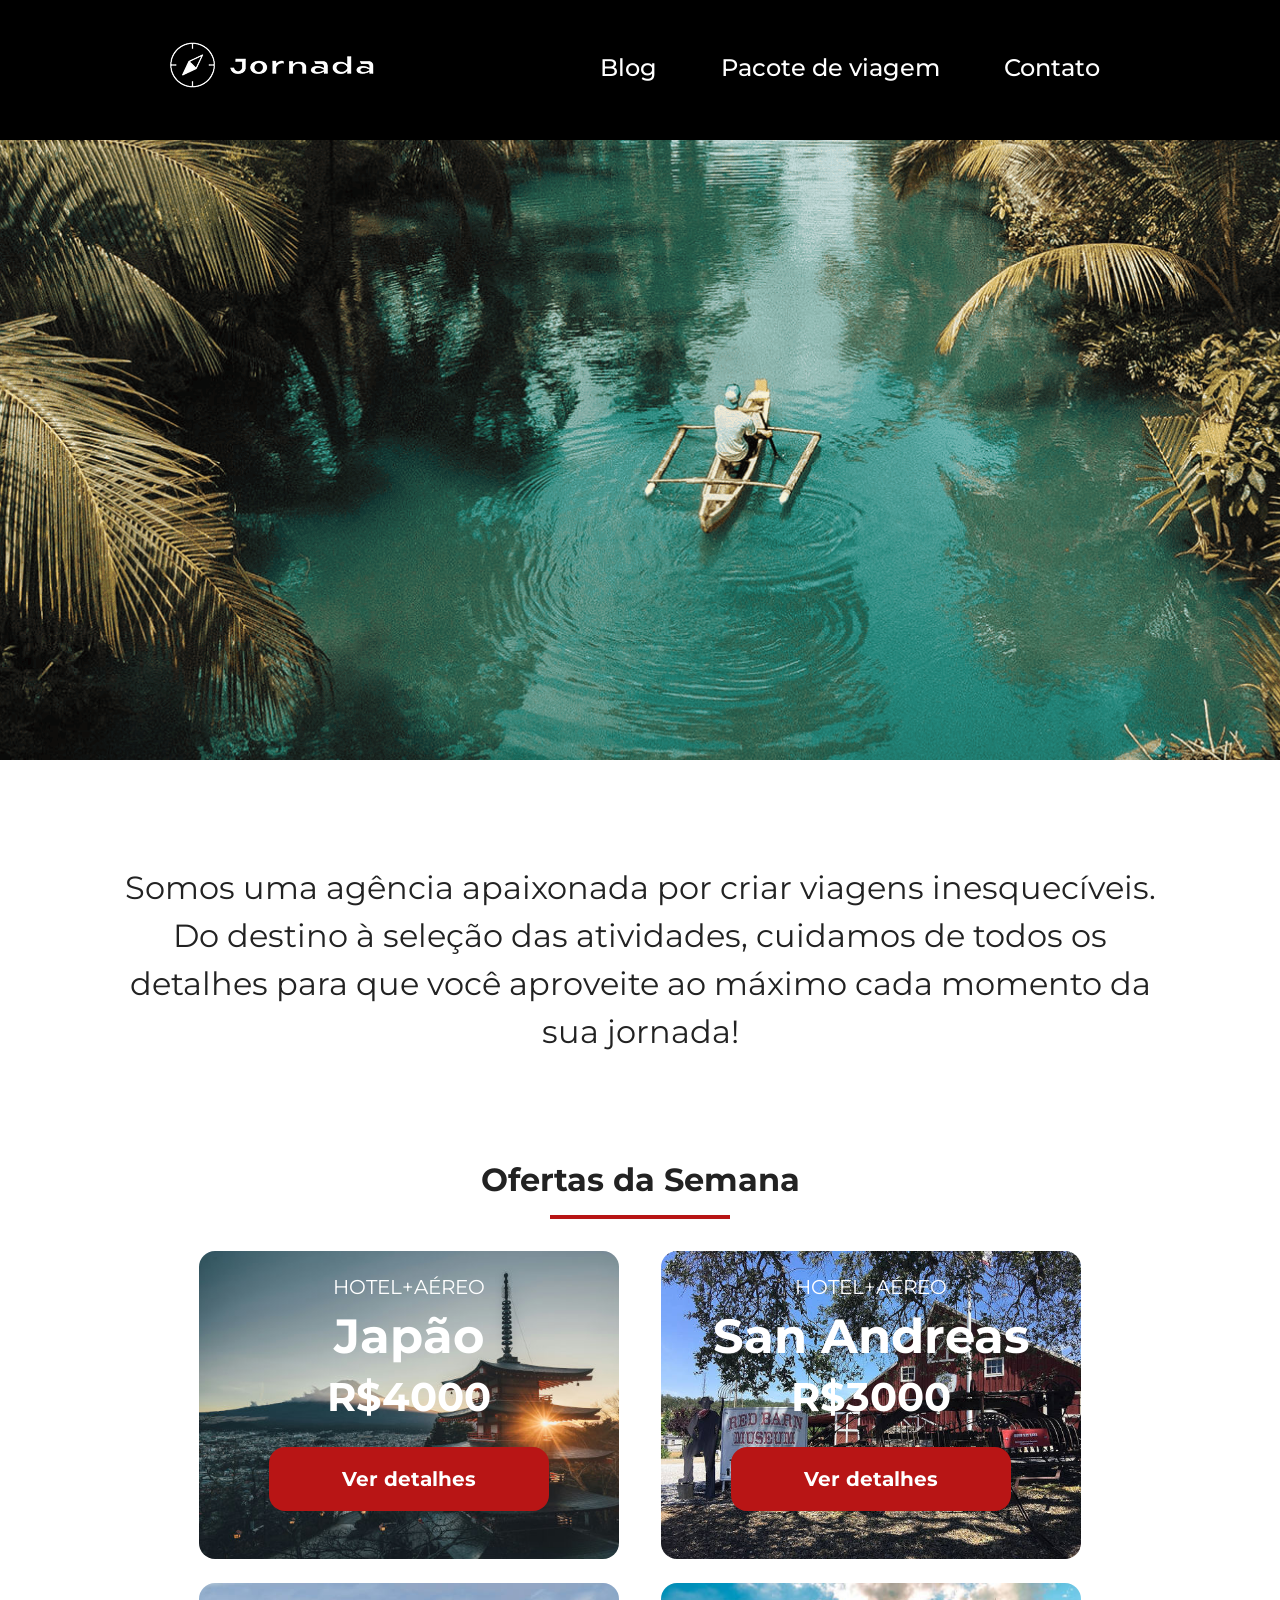
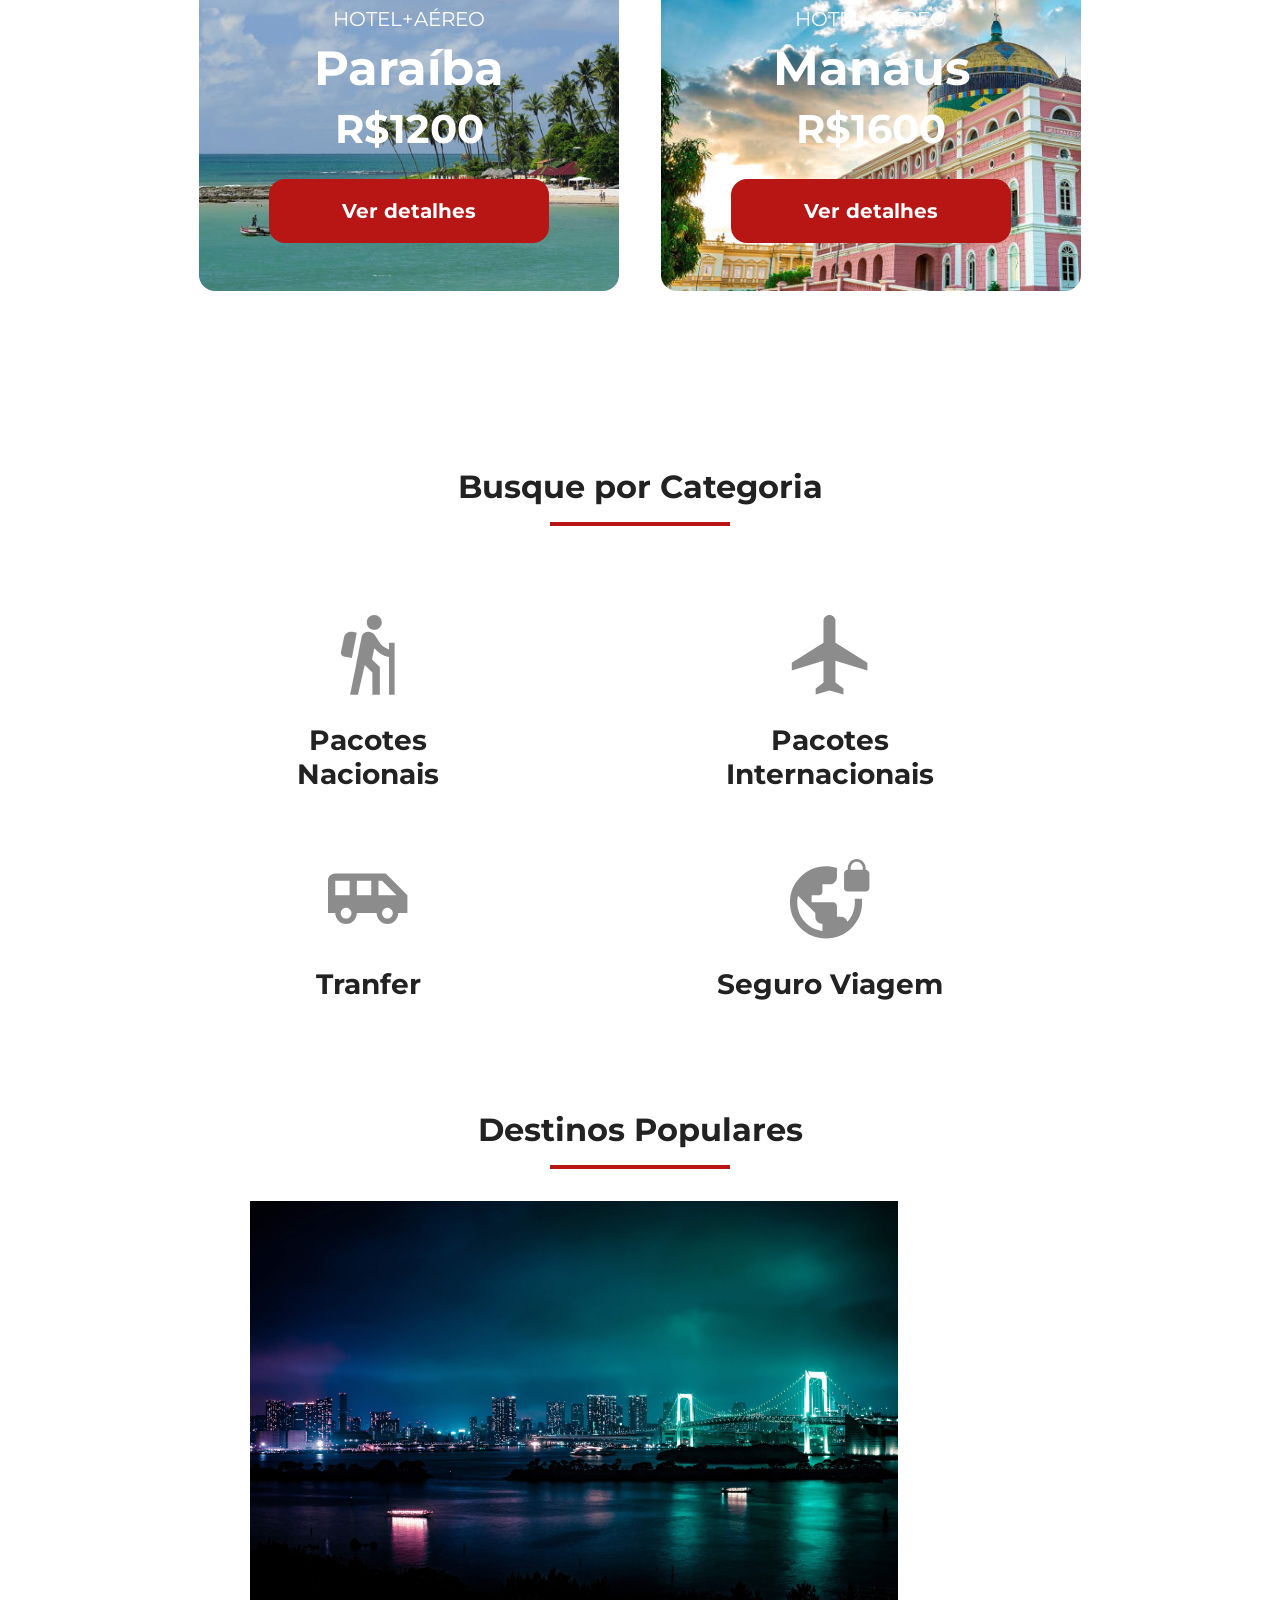
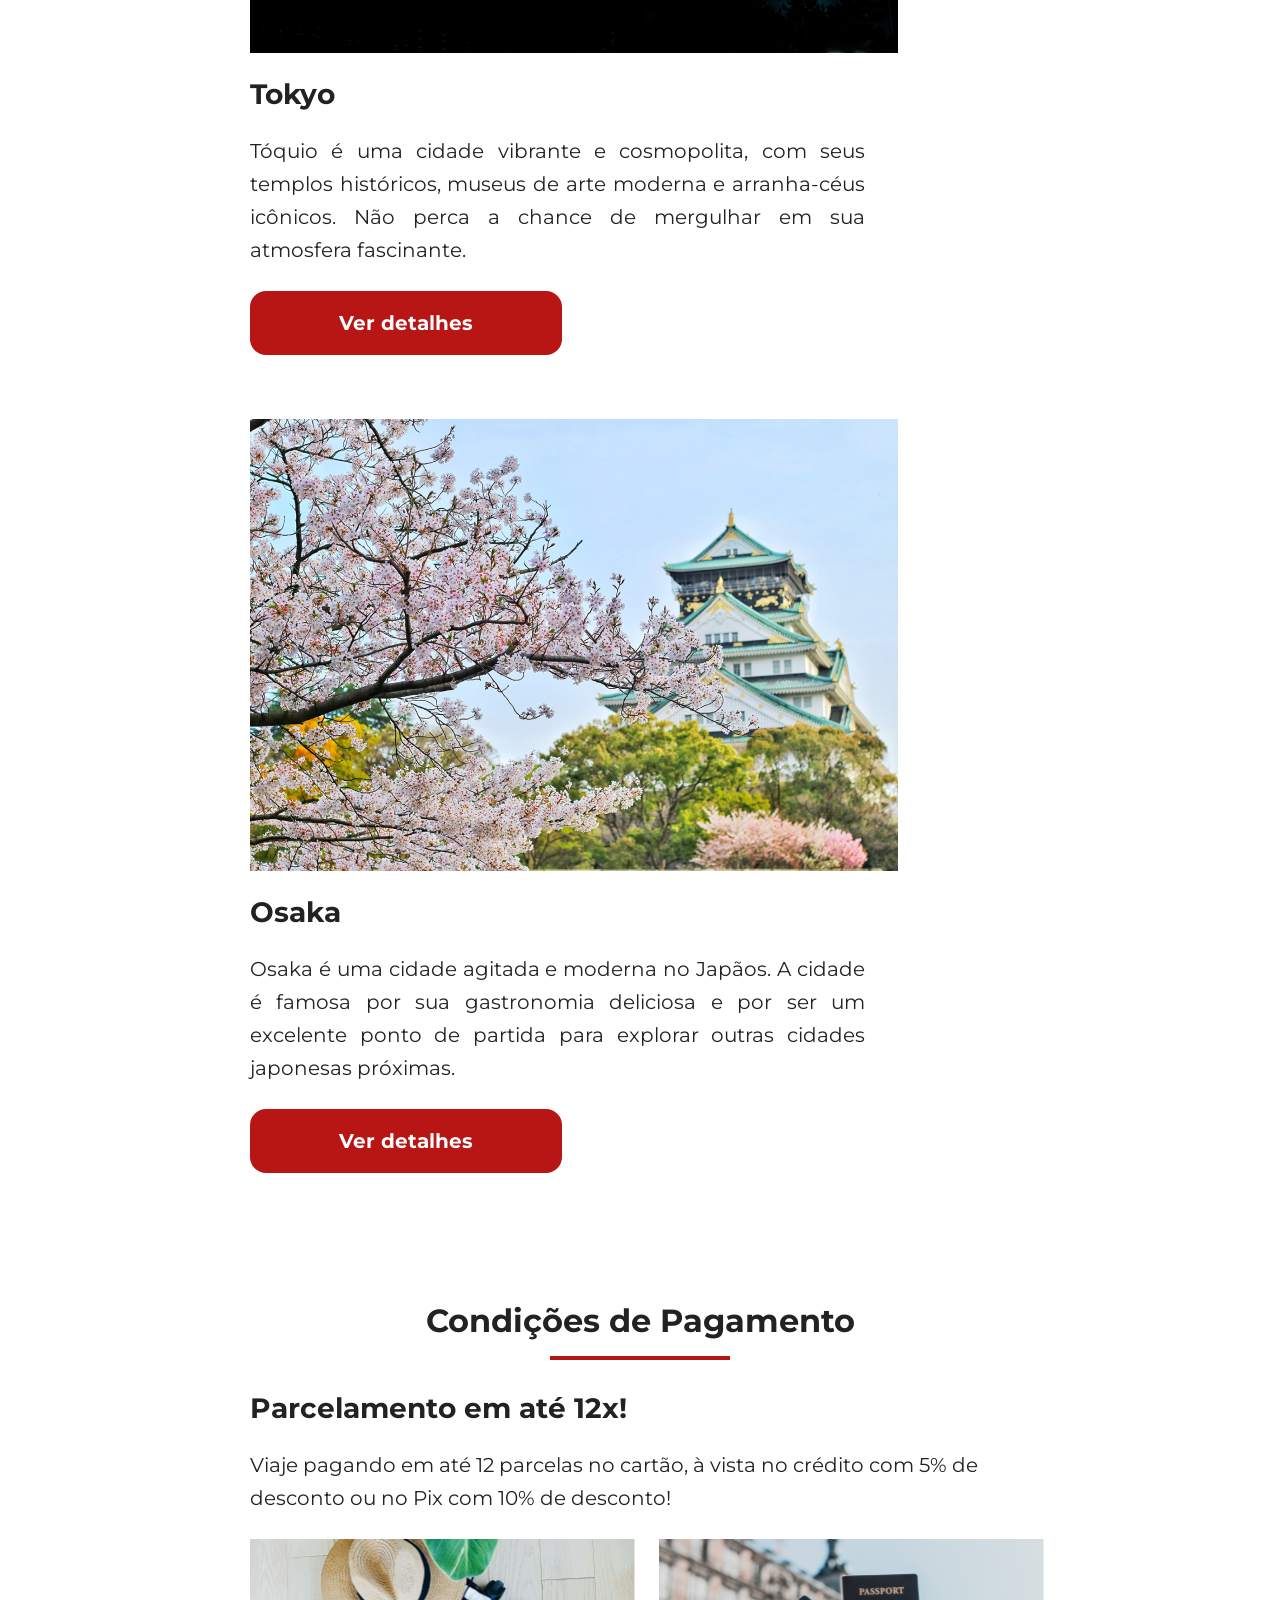
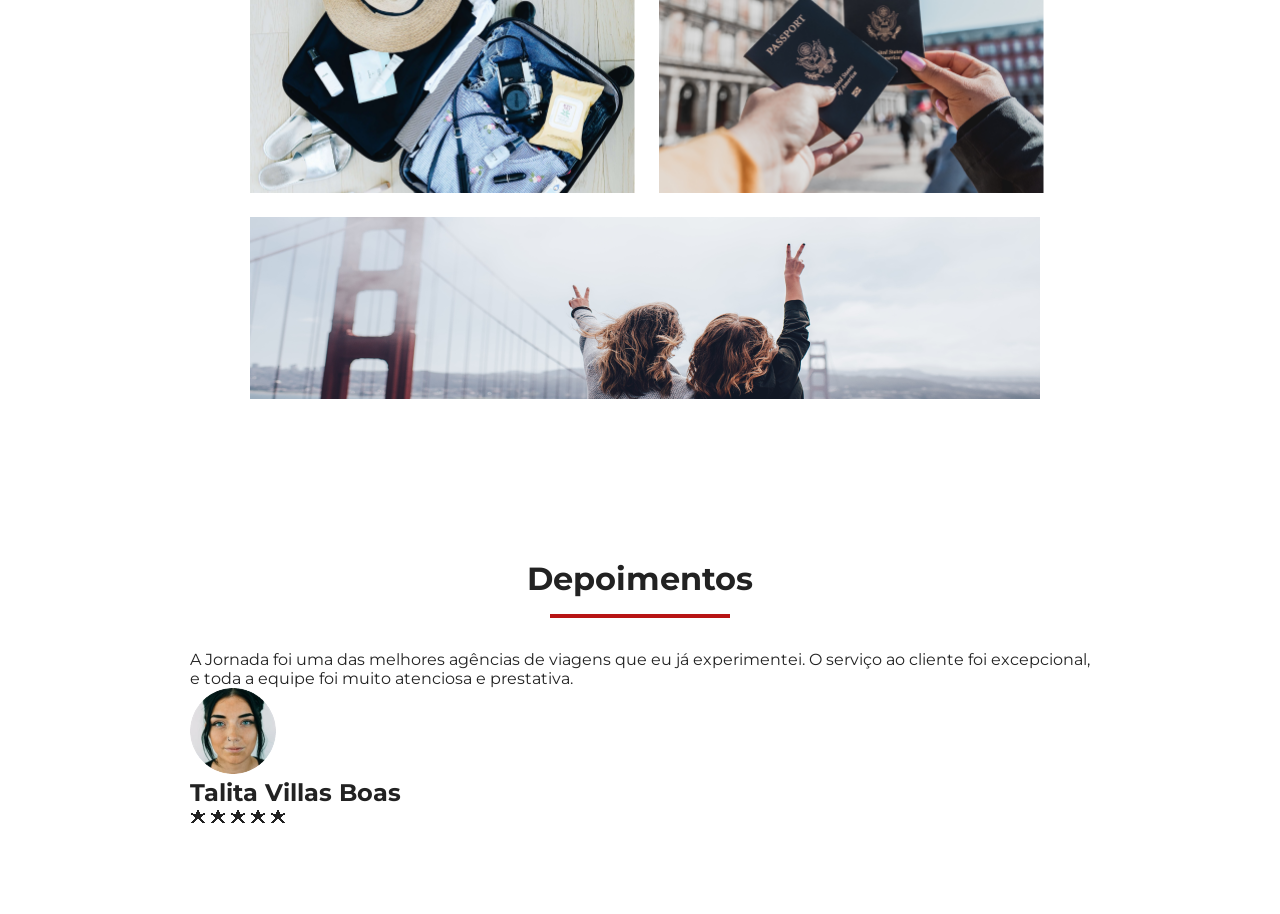
==== index.html @ ac61c6a6 "adiciona feat-testimonials" ====
<!DOCTYPE html>
<html lang="pt-br">

<head>
    <meta charset="UTF-8">
    <meta name="viewport" content="width=device-width, initial-scale=1.0">
    <link rel="stylesheet" href="./css/style.css">
    <title>Painel Viagens</title>
</head>

<body>
    <header>
        <a class='logo' href="index.html">
            <img class="img_mobile" src="img/logo_bussola_branca.png"
                alt="Bussola logo do site Painel de viagens na cor branca">
            <img class='img_desktop' src="img/logoo_bussola_branca_grande.png"
                alt="Bussola logo do site Painel de viagens na cor branca com o nome e imagem da bussola em branco">
        </a>
        <div class="menu">
            <label for="menu">
                <img src="img/menu.png" alt="O menu em 3 barras deitadas na cor branca ">
            </label>
            <input type="checkbox" id="menu" hidden>
            <nav>
                <ul class="listLinks">
                    <li>
                        <a href="blog.html" title="acessar Blog">Blog</a>
                    </li>
                    <li>
                        <a href="pacotes.html" title="acessar Pacotes de viagem">Pacote de viagem</a>
                    </li>
                    <li>
                        <a href="contato.html" title="acessar Contato">Contato</a>
                    </li>
                </ul>
            </nav>
        </div>
    </header>
    <section class="hero">
        <div class="hero-img"></div>
        <h2>Somos uma agência apaixonada por criar viagens inesquecíveis. Do destino à seleção das atividades, cuidamos
            de todos os detalhes para que você aproveite ao máximo cada momento da sua jornada!</h2>
    </section>
    <section class="offers">
        <div class="section-title">
            <h2>Ofertas da Semana</h2>
            <hr>
        </div>
        <div class="cards-offers">
            <article class="card japao">
                <header>
                    <p>HOTEL+AÉREO</p>
                    <h3>Japão <br>
                        <span>R$4000</span>
                    </h3>
                </header>
                <footer>
                    <a href="#" class="button-link">Ver detalhes</a>
                </footer>
            </article>
            <article class="card san-andreas">
                <header>
                    <p>HOTEL+AÉREO</p>
                    <h3>San Andreas <br>
                        <span>R$3000</span>
                    </h3>
                </header>
                <footer>
                    <a href="#" class="button-link">Ver detalhes</a>
                </footer>
            </article>
            <article class="card paraiba">
                <header>
                    <p>HOTEL+AÉREO</p>
                    <h3>Paraíba<br>
                        <span>R$1200</span>
                    </h3>
                </header>
                <footer>
                    <a href="#" class="button-link">Ver detalhes</a>
                </footer>
            </article>
            <article class="card manaus">
                <header>
                    <p>HOTEL+AÉREO</p>
                    <h3>Manaus<br>
                        <span>R$1600</span>
                    </h3>
                </header>
                <footer>
                    <a href="#" class="button-link">Ver detalhes</a>
                </footer>
            </article>
        </div>
    </section>
    <section class="categories">
        <div class="section-title">
            <h2>Busque por Categoria</h2>
            <hr>
        </div>
        <div class="cards-categories">
            <article class="categoria pcts-nacionais">
                <a href="#" target="_blank">
                    <img src="css/icons/icone-pacotes-nacionais.svg"
                        alt="icone de uma pessoa com uma mochila e uma estaca na mão praticando trilha na cor cinza">
                    <h4>Pacotes Nacionais</h4>
                </a>
            </article>
            <article class="categoria pcts-internacionais">
                <a href="#" target="_blank">
                    <img src="css/icons/icone-pacotes-internacionais.svg" alt="Icone de um avião na cor cinza">
                    <h4>Pacotes Internacionais</h4>
                </a>
            </article>
            <article class="categoria card-transfer">
                <a href="#" target="_blank">
                    <img src="css/icons/icone-transfer.svg"
                        alt="Icone de um carro, similiar a um carro forte de cor cinza">
                    <h4>Tranfer</h4>
                </a>
            </article>
            <article class="categoria card-seguro-viagem">
                <a href="#" target="_blank">
                    <img src="css/icons/icone-seguro-viagem.svg"
                        alt="Icone do planeta Terra com um pequeno cadeado do lado superior direito, ambos na cor cinza">
                    <h4>Seguro Viagem</h4>
                </a>
            </article>
        </div>
    </section>
    <section class="destinations">
        <div class="section-title">
            <h2>Destinos Populares</h2>
            <hr>
        </div>
        <div class="destinations-items">
            <article class="item">
                <header>
                    <div class="img-tokyo"></div>
                    <h4>Tokyo</h4>
                </header>
                    <p>
                        Tóquio é uma cidade vibrante e cosmopolita, com seus templos históricos, museus de arte moderna e
                        arranha-céus icônicos. Não perca a chance de mergulhar em sua atmosfera fascinante.
                    </p>
                <footer>
                    <a href="#" class="button-link">Ver detalhes</a>
                </footer>
            </article>
            <article class="item">
                <header>
                    <div class="img-osaka">
</div>
                    <h4>Osaka</h4>
                </header>
                    <p>
                       Osaka é uma cidade agitada e moderna no Japãos. A cidade é famosa por sua gastronomia deliciosa e por ser um excelente ponto de partida para explorar outras cidades japonesas próximas.
                    </p>
                <footer>
                    <a href="#" class="button-link">Ver detalhes</a>
                </footer>
            </article>
        </div>
    </section>
    <section class="payments">
             <div class="section-title">
                <h2>Condições de Pagamento</h2>
                <hr>
            </div>
        <div class="content-payments">
            <div class="content-text pay">
                <h3>Parcelamento em até 12x!</h3>
                <p>Viaje pagando em até 12 parcelas no cartão, à vista no crédito com 5% de desconto ou no Pix com 10% de desconto!</p>
            </div>
            <div class="image-gallery">
               <div class="image-bag"></div>
               <div class="image-passport"></div>
               <div class="image-people colspan-2"></div>
            </div>
        </div>
    </section>
    <section class="testimonials">
        <div class="section-title">
            <h2>Depoimentos</h2>
            <hr>
        </div>
        <section class="testimonials-container">
            <div class="testimonials-cards">
                <div class="header-testimonials-card">
                    <p>A Jornada foi uma das melhores agências de viagens que eu já experimentei. O serviço ao cliente foi excepcional, e toda a equipe foi muito atenciosa e prestativa.</p>
                </div>
                <div class="footer-testimonials-card">
                     <img src="img/img-talita.png" alt="foto de perfil de Talita">
                    <h2>Talita Villas Boas</h2>
                    <span class="star">🟊</span>
                    <span class="star">🟊</span>
                    <span class="star">🟊</span>
                    <span class="star">🟊</span>
                    <span class="star">🟊</span>
                </div>
            </div>
        </section>
    </section>
</body>
</html>
---- css/style.css ----
@import url(global.css);
@import url(header.css); 
@import url(hero.css);
@import url(offers.css);
@import url(categories.css);
@import url(destinations.css);
@import url(payments.css);
@import url(testimonials.css);
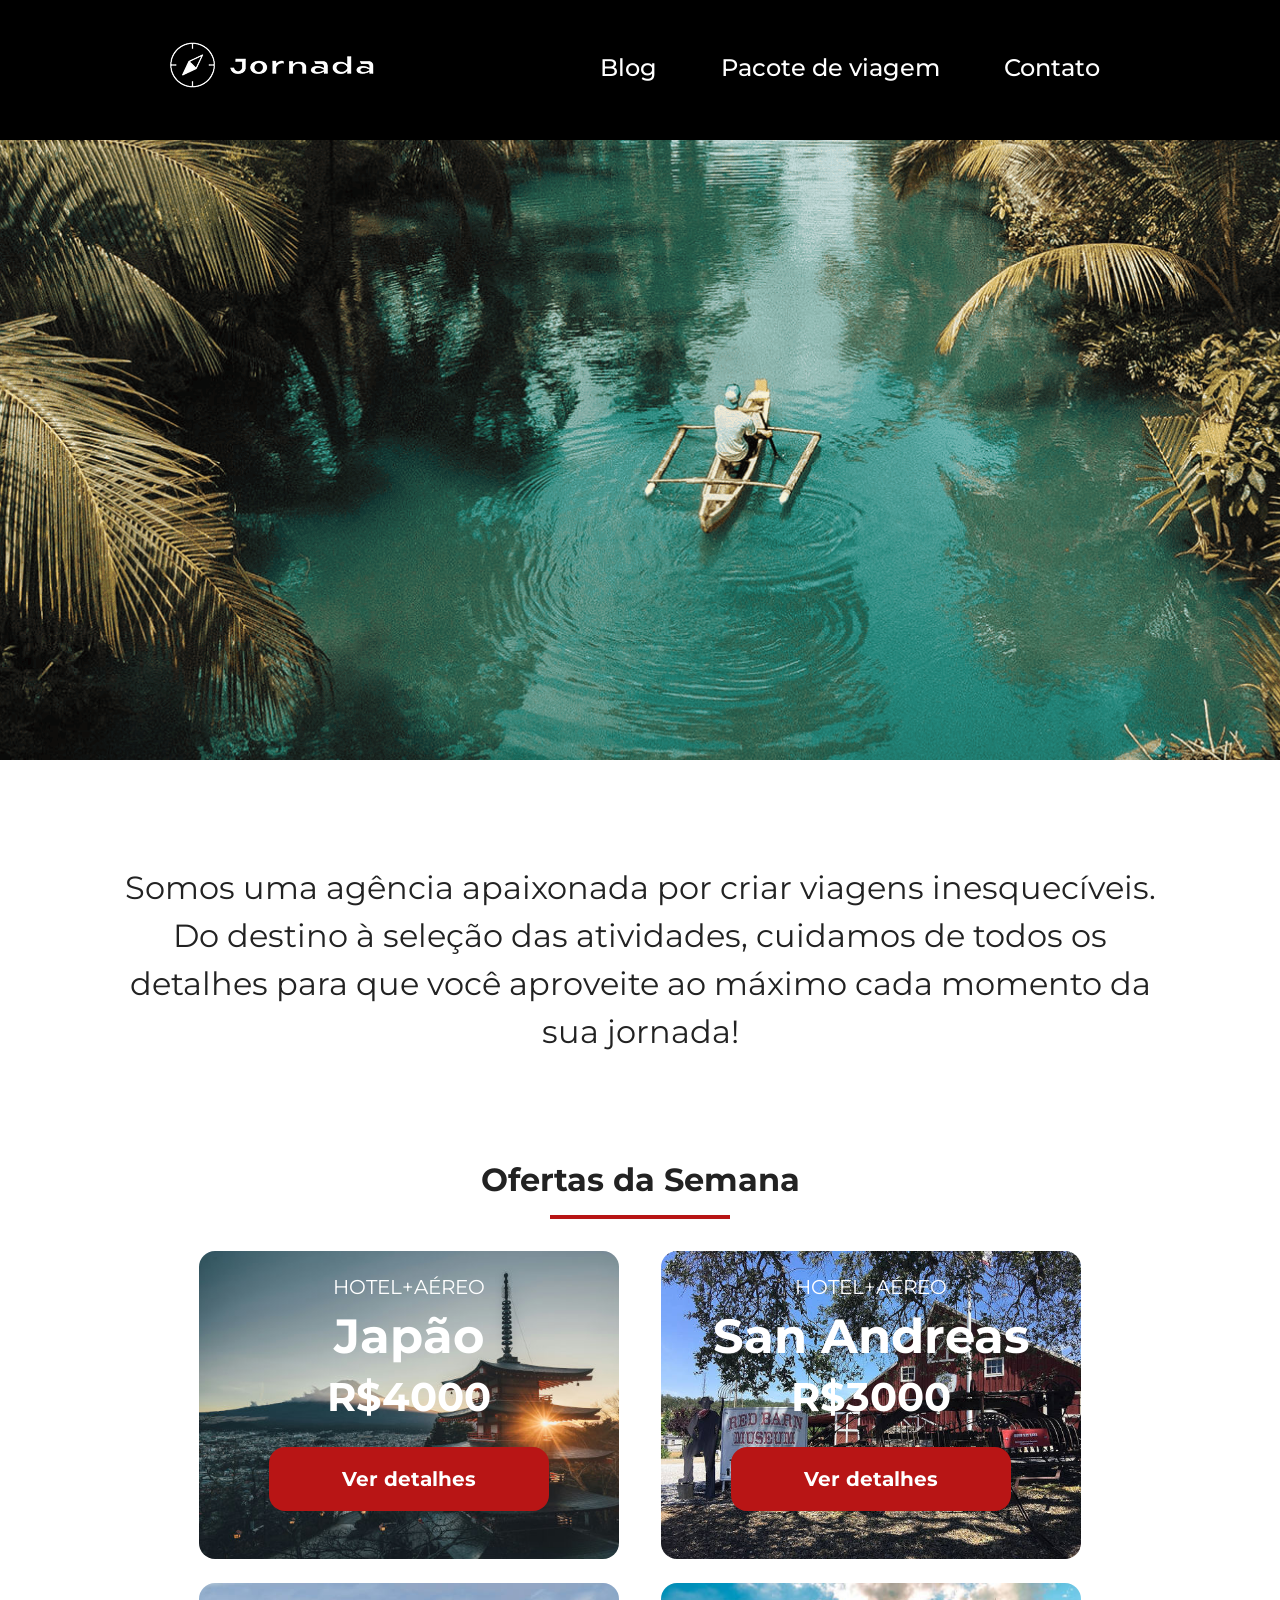
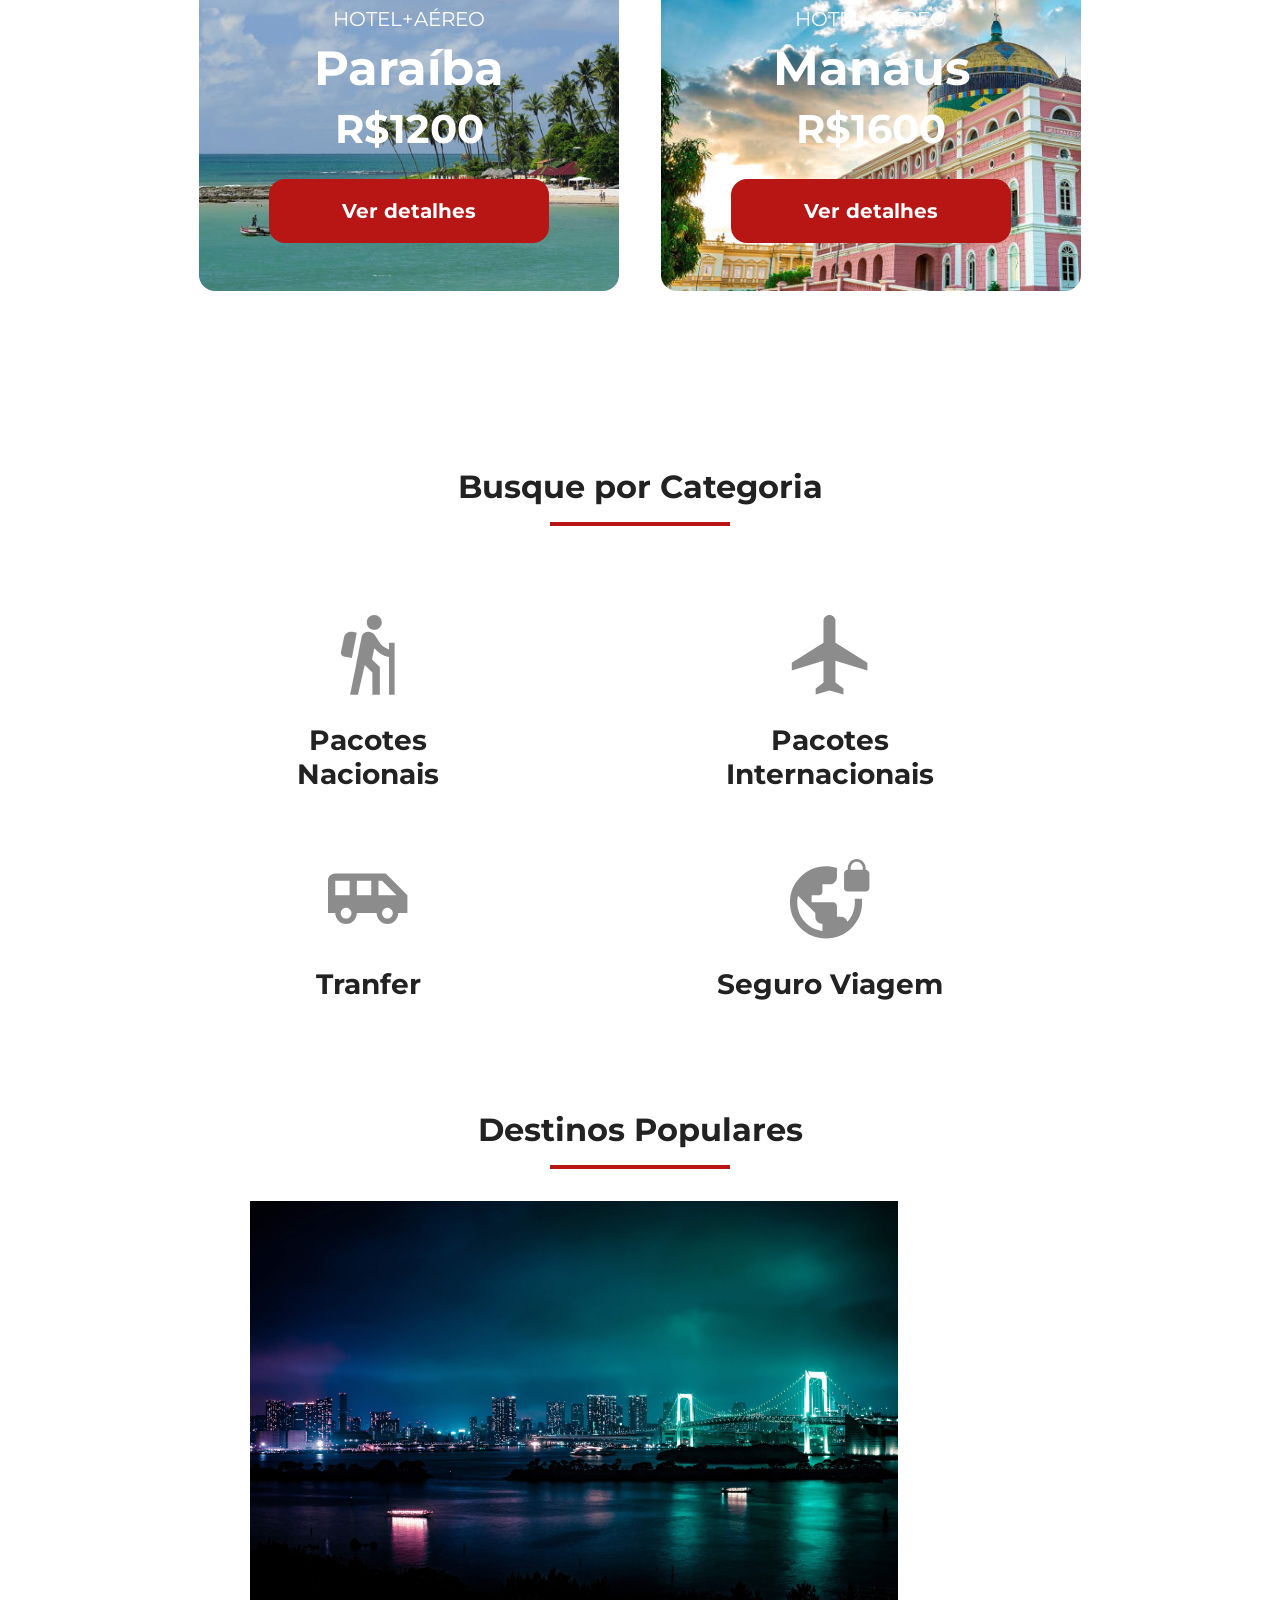
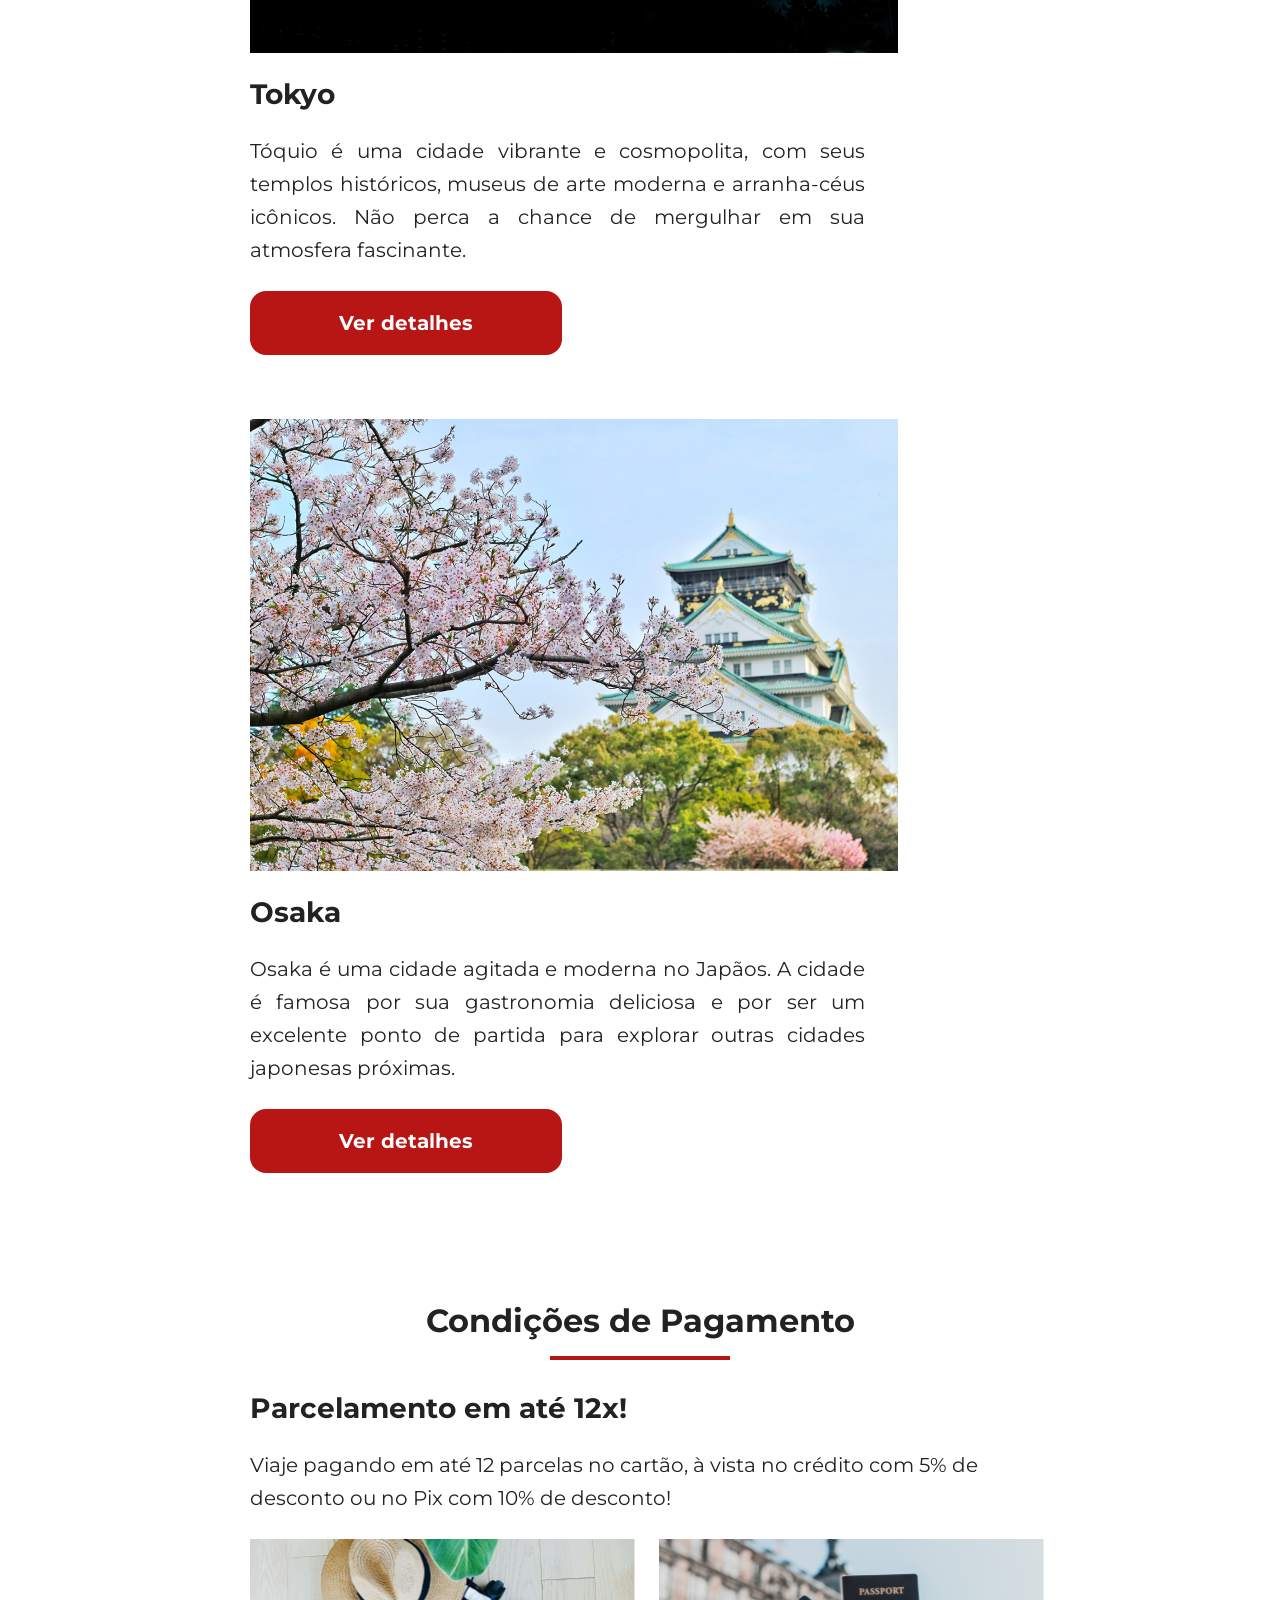
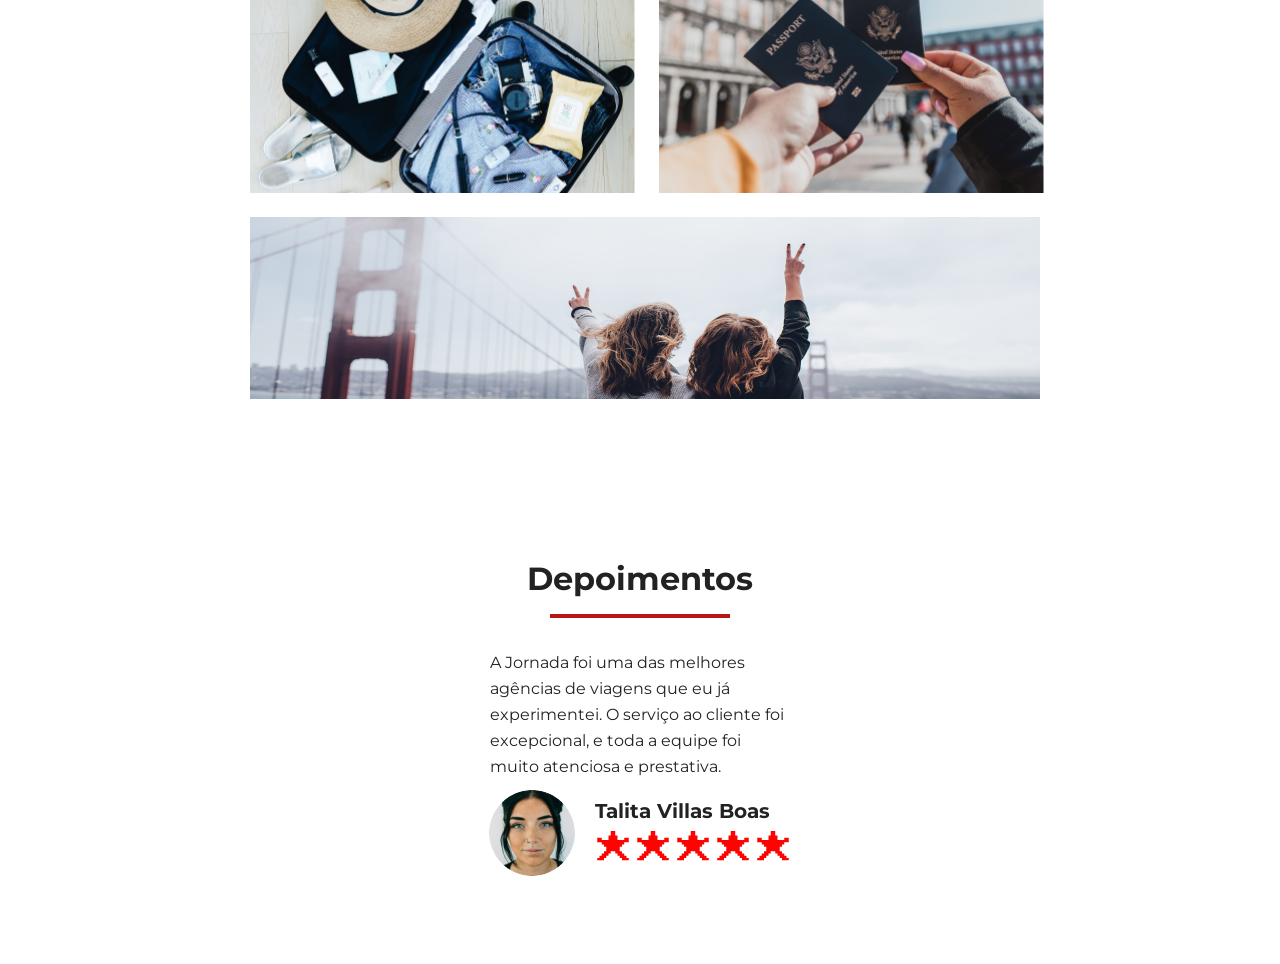
==== commit ee8f5424: "adiciona cards" ====
--- a/index.html
+++ b/index.html
@@ -189,14 +189,18 @@
                 <div class="header-testimonials-card">
                     <p>A Jornada foi uma das melhores agências de viagens que eu já experimentei. O serviço ao cliente foi excepcional, e toda a equipe foi muito atenciosa e prestativa.</p>
                 </div>
-                <div class="footer-testimonials-card">
-                     <img src="img/img-talita.png" alt="foto de perfil de Talita">
-                    <h2>Talita Villas Boas</h2>
-                    <span class="star">🟊</span>
-                    <span class="star">🟊</span>
-                    <span class="star">🟊</span>
-                    <span class="star">🟊</span>
-                    <span class="star">🟊</span>
+                <div class="flex-testimonials-card">
+                    <img src="img/img-talita.png" alt="foto de perfil de Talita">
+                    <div class="footer-testimonials-card">
+                        <h2>Talita Villas Boas</h2>
+                          <div class="star-container">
+                              <span class="star">🟊</span>
+                              <span class="star">🟊</span>
+                              <span class="star">🟊</span>
+                              <span class="star">🟊</span>
+                              <span class="star">🟊</span>
+                          </div>
+                    </div>
                 </div>
             </div>
         </section>
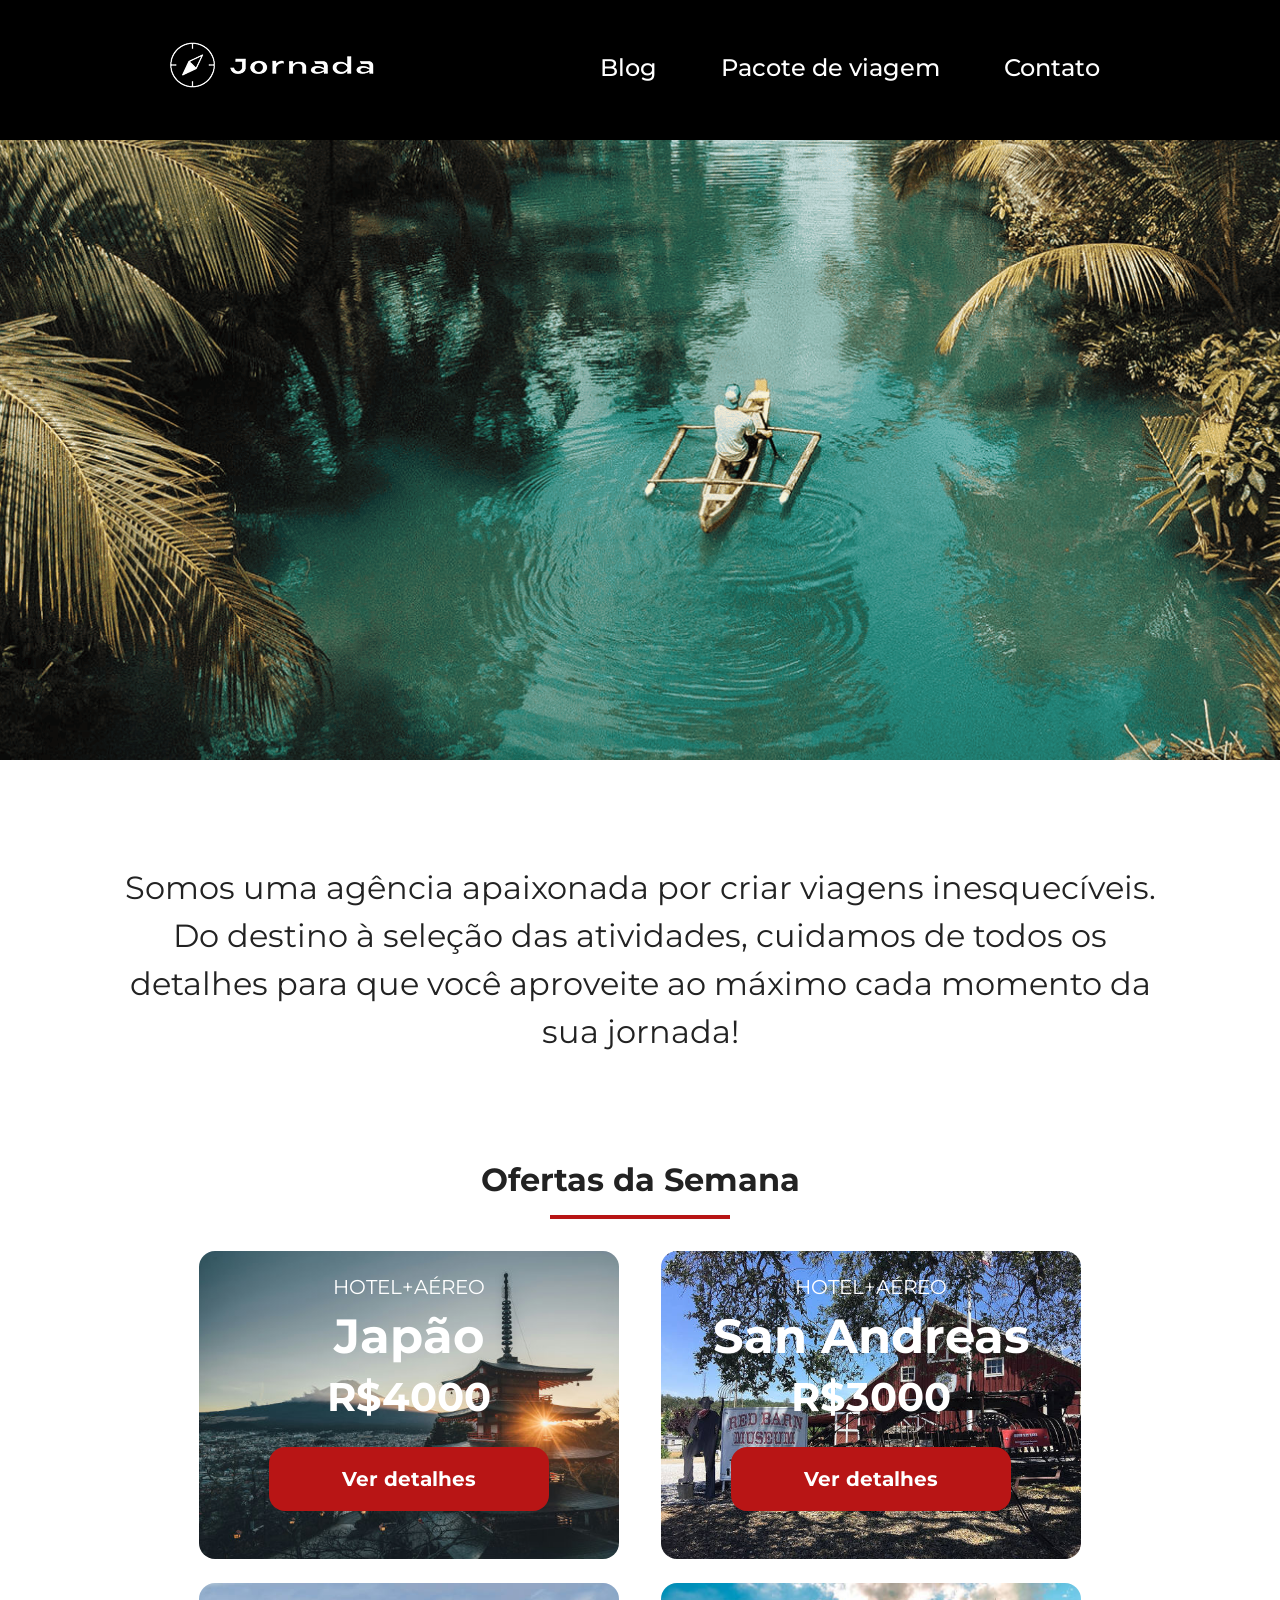
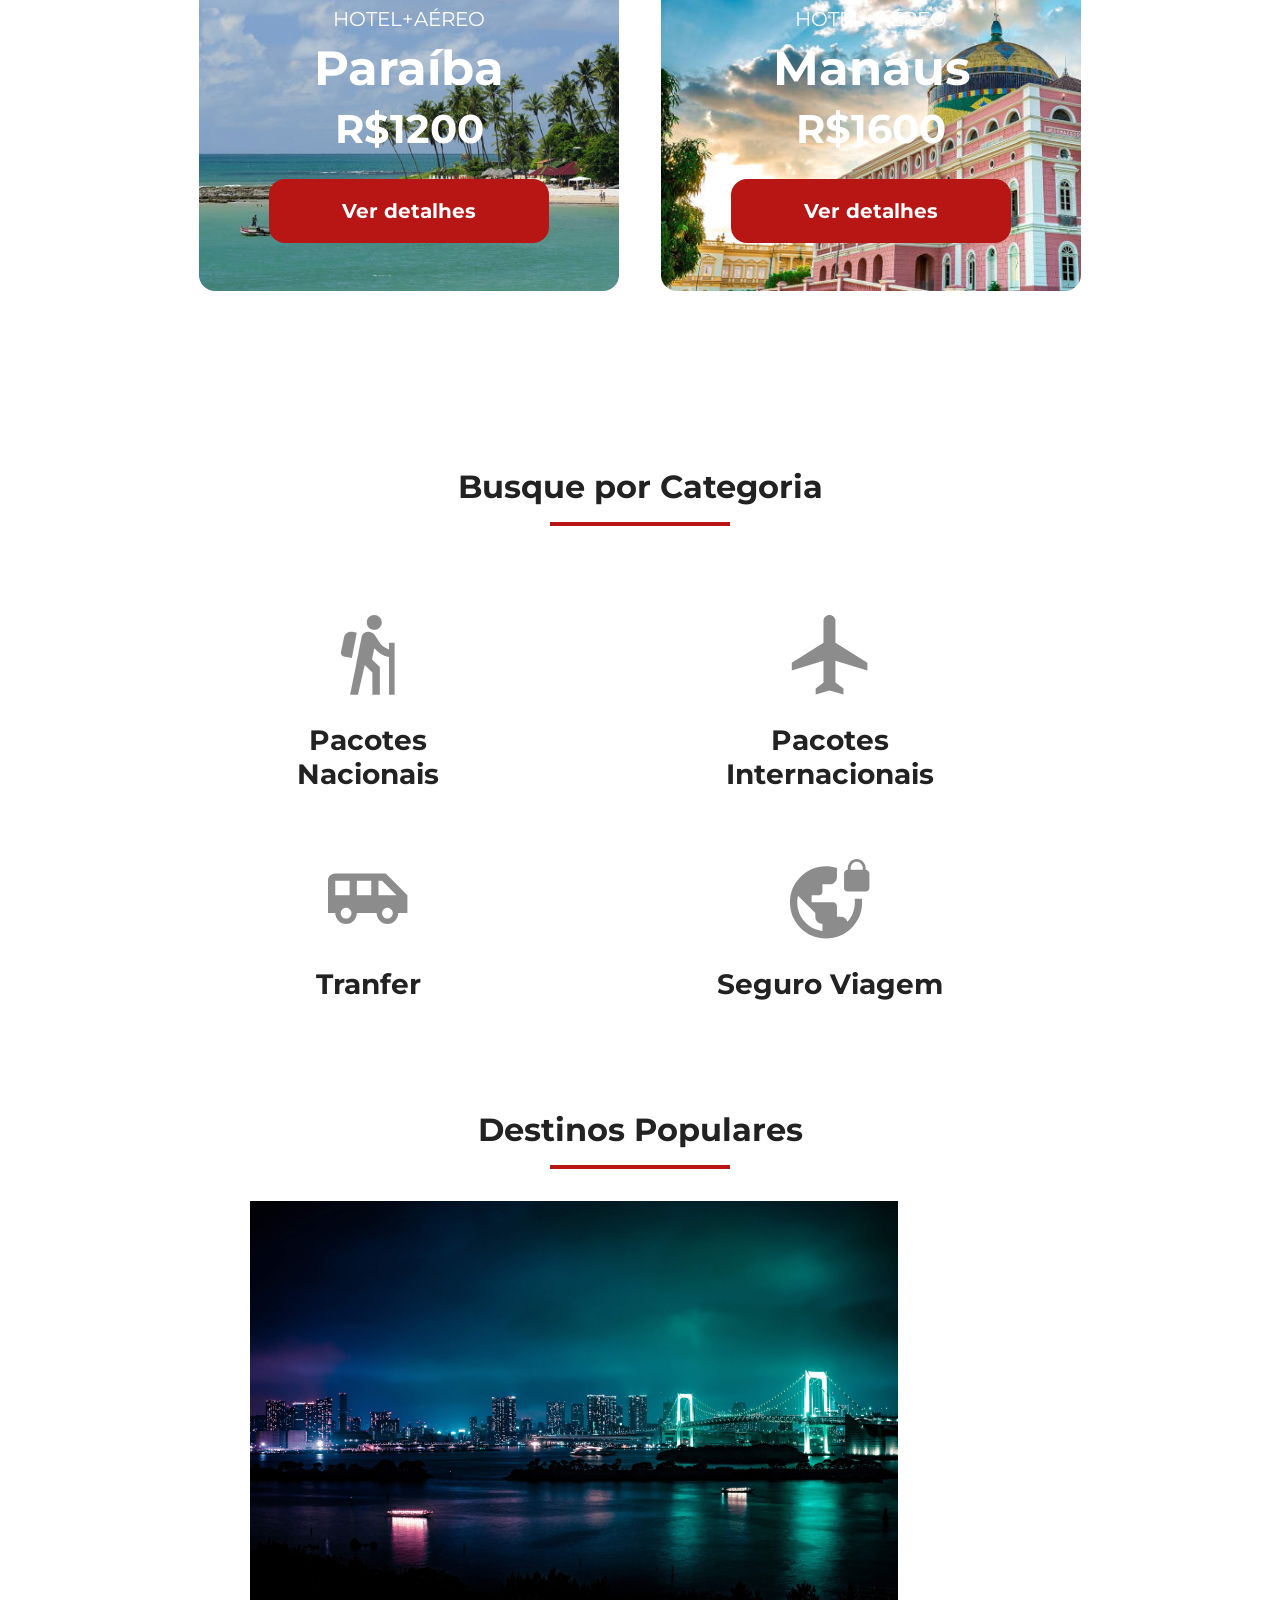
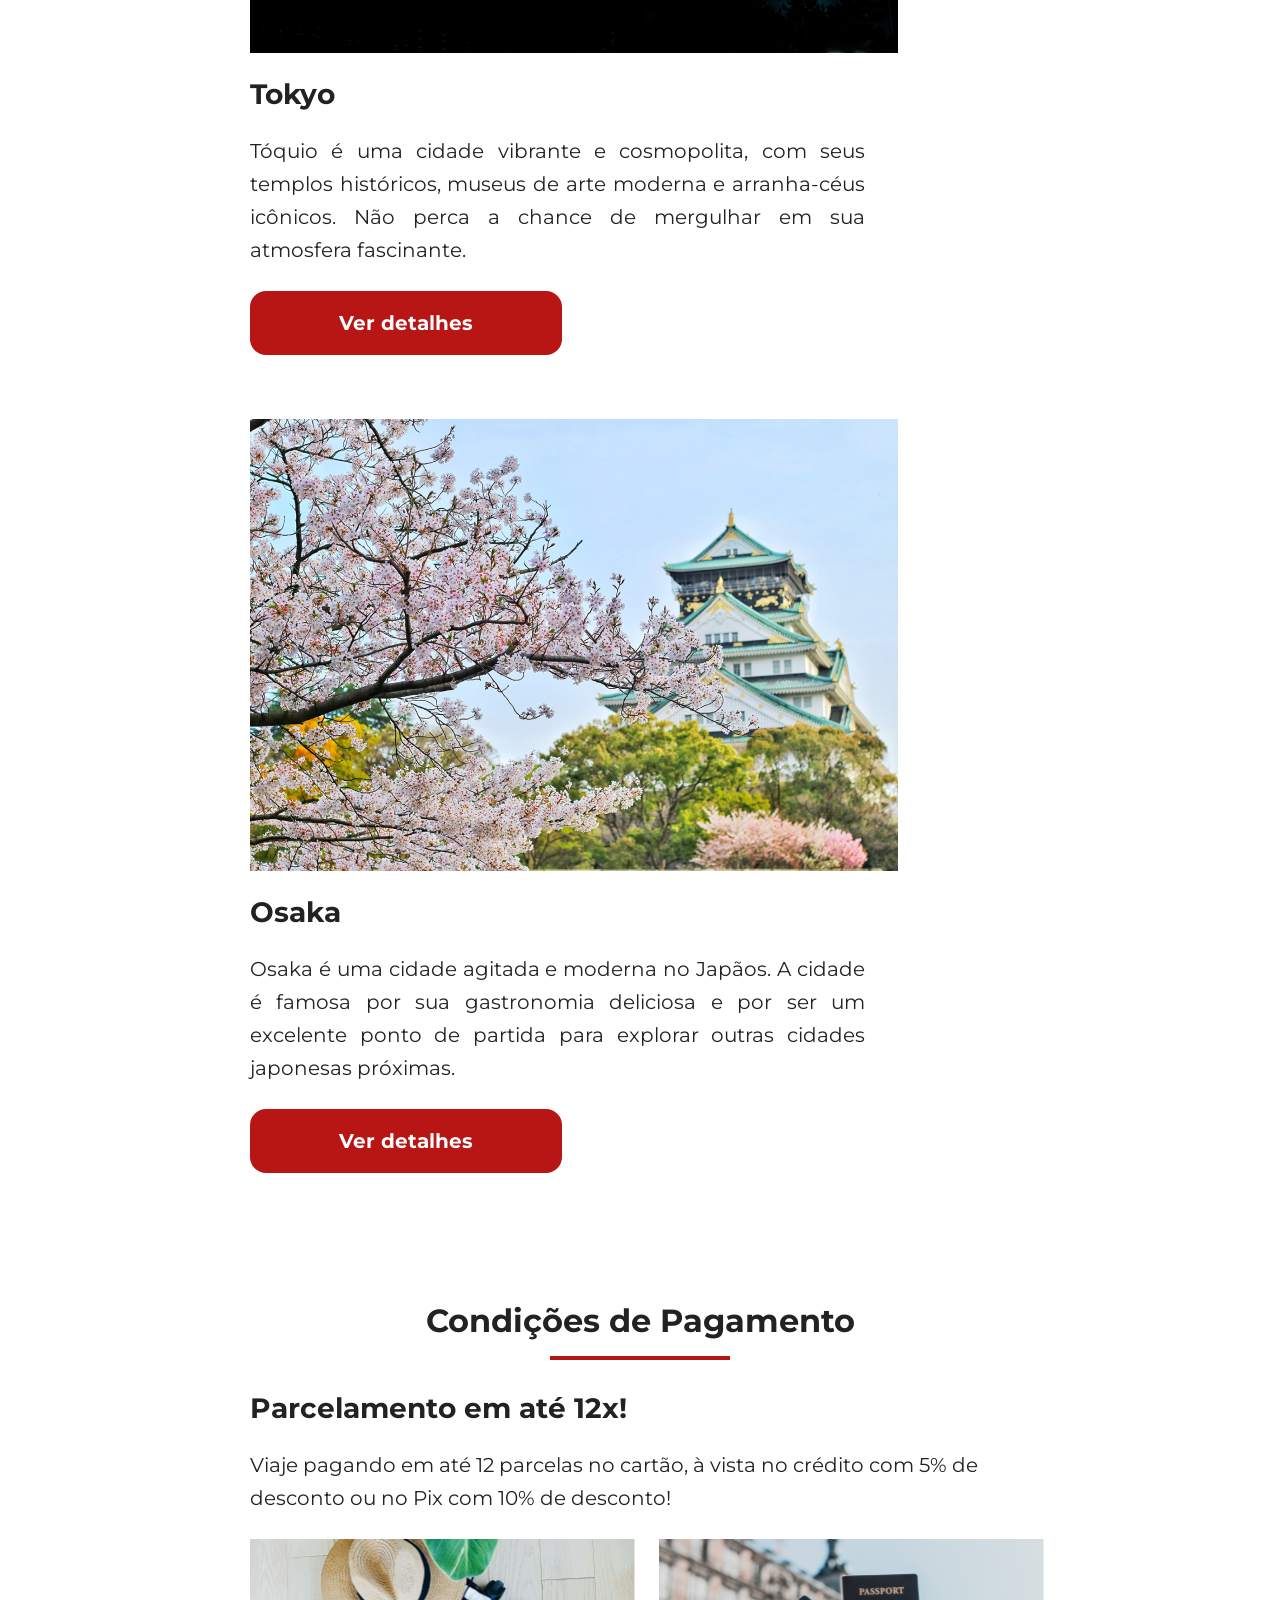
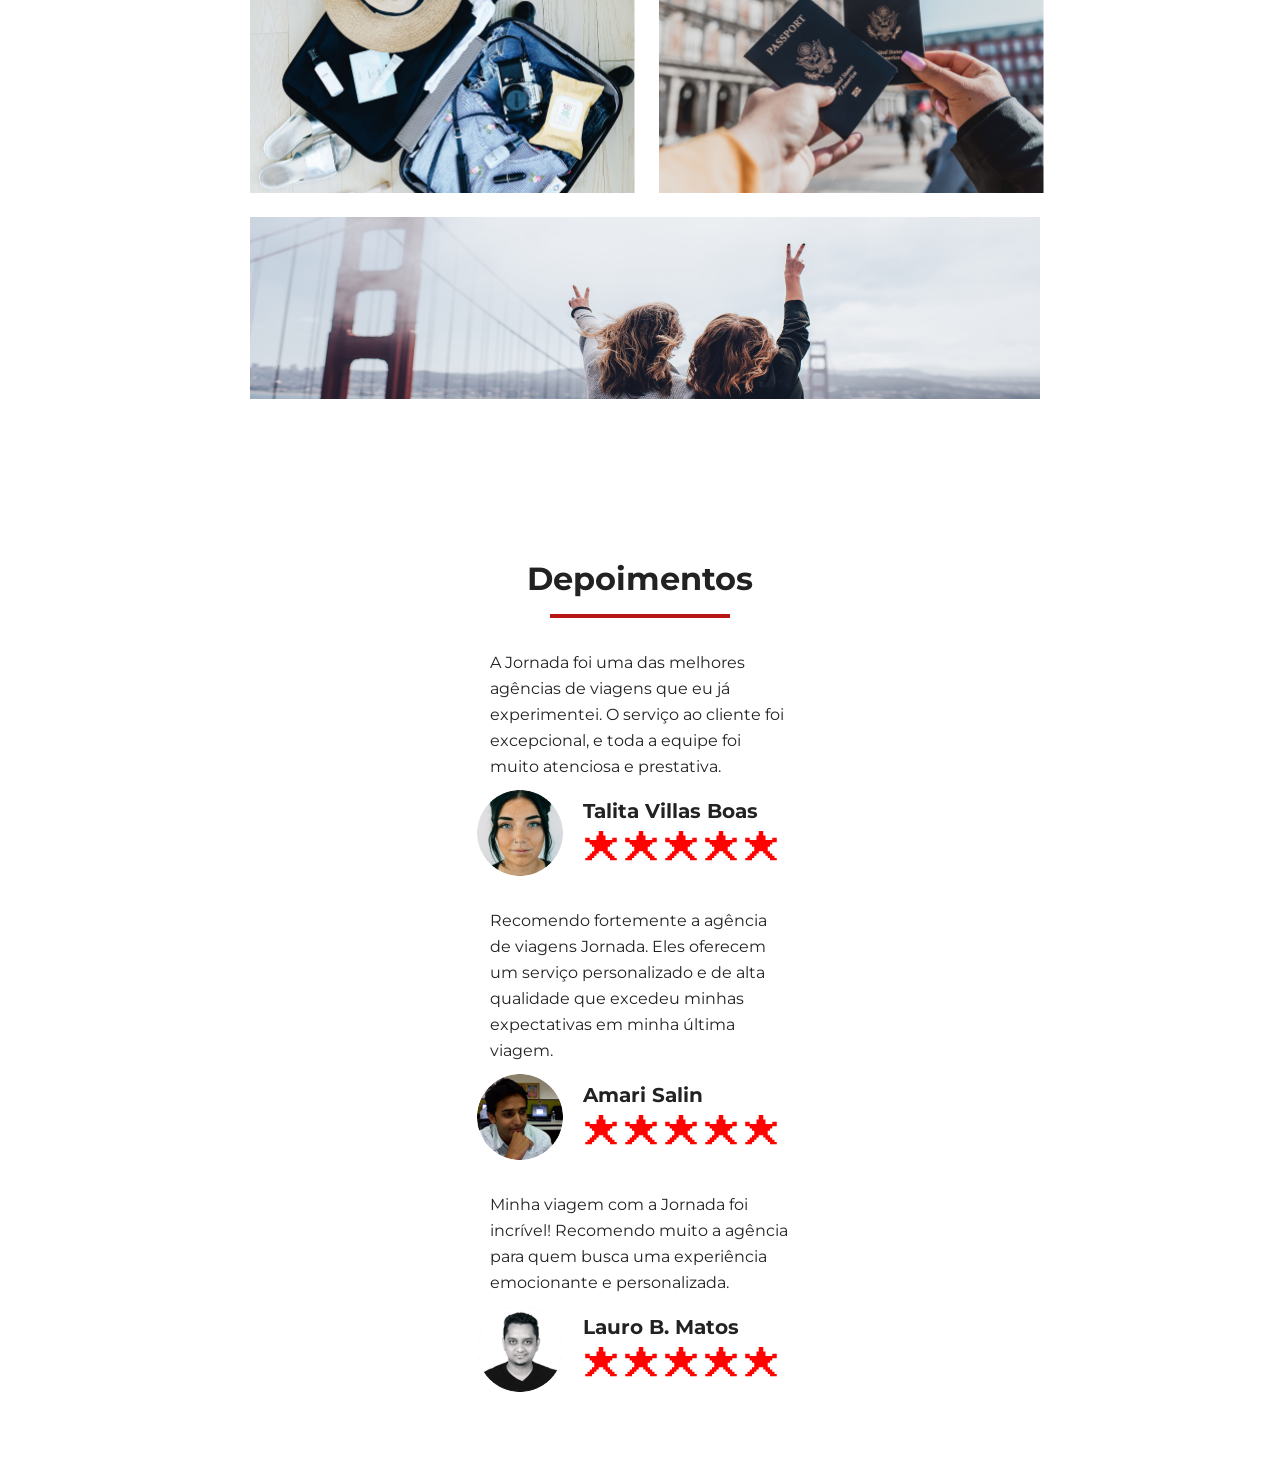
==== commit fbcdf974: "adiciona cards testimonials" ====
--- a/index.html
+++ b/index.html
@@ -139,10 +139,10 @@
                     <div class="img-tokyo"></div>
                     <h4>Tokyo</h4>
                 </header>
-                    <p>
-                        Tóquio é uma cidade vibrante e cosmopolita, com seus templos históricos, museus de arte moderna e
-                        arranha-céus icônicos. Não perca a chance de mergulhar em sua atmosfera fascinante.
-                    </p>
+                <p>
+                    Tóquio é uma cidade vibrante e cosmopolita, com seus templos históricos, museus de arte moderna e
+                    arranha-céus icônicos. Não perca a chance de mergulhar em sua atmosfera fascinante.
+                </p>
                 <footer>
                     <a href="#" class="button-link">Ver detalhes</a>
                 </footer>
@@ -150,12 +150,13 @@
             <article class="item">
                 <header>
                     <div class="img-osaka">
-</div>
+                    </div>
                     <h4>Osaka</h4>
                 </header>
-                    <p>
-                       Osaka é uma cidade agitada e moderna no Japãos. A cidade é famosa por sua gastronomia deliciosa e por ser um excelente ponto de partida para explorar outras cidades japonesas próximas.
-                    </p>
+                <p>
+                    Osaka é uma cidade agitada e moderna no Japãos. A cidade é famosa por sua gastronomia deliciosa e
+                    por ser um excelente ponto de partida para explorar outras cidades japonesas próximas.
+                </p>
                 <footer>
                     <a href="#" class="button-link">Ver detalhes</a>
                 </footer>
@@ -163,19 +164,20 @@
         </div>
     </section>
     <section class="payments">
-             <div class="section-title">
-                <h2>Condições de Pagamento</h2>
-                <hr>
-            </div>
+        <div class="section-title">
+            <h2>Condições de Pagamento</h2>
+            <hr>
+        </div>
         <div class="content-payments">
             <div class="content-text pay">
                 <h3>Parcelamento em até 12x!</h3>
-                <p>Viaje pagando em até 12 parcelas no cartão, à vista no crédito com 5% de desconto ou no Pix com 10% de desconto!</p>
+                <p>Viaje pagando em até 12 parcelas no cartão, à vista no crédito com 5% de desconto ou no Pix com 10%
+                    de desconto!</p>
             </div>
             <div class="image-gallery">
-               <div class="image-bag"></div>
-               <div class="image-passport"></div>
-               <div class="image-people colspan-2"></div>
+                <div class="image-bag"></div>
+                <div class="image-passport"></div>
+                <div class="image-people colspan-2"></div>
             </div>
         </div>
     </section>
@@ -187,23 +189,62 @@
         <section class="testimonials-container">
             <div class="testimonials-cards">
                 <div class="header-testimonials-card">
-                    <p>A Jornada foi uma das melhores agências de viagens que eu já experimentei. O serviço ao cliente foi excepcional, e toda a equipe foi muito atenciosa e prestativa.</p>
+                    <p>A Jornada foi uma das melhores agências de viagens que eu já experimentei. O serviço ao cliente
+                        foi excepcional, e toda a equipe foi muito atenciosa e prestativa.</p>
                 </div>
                 <div class="flex-testimonials-card">
                     <img src="img/img-talita.png" alt="foto de perfil de Talita">
                     <div class="footer-testimonials-card">
                         <h2>Talita Villas Boas</h2>
-                          <div class="star-container">
-                              <span class="star">🟊</span>
-                              <span class="star">🟊</span>
-                              <span class="star">🟊</span>
-                              <span class="star">🟊</span>
-                              <span class="star">🟊</span>
-                          </div>
+                        <div class="star-container">
+                            <span class="star">🟊</span>
+                            <span class="star">🟊</span>
+                            <span class="star">🟊</span>
+                            <span class="star">🟊</span>
+                            <span class="star">🟊</span>
+                        </div>
+                    </div>
+                </div>
+            </div>
+            <div class="testimonials-cards">
+                <div class="header-testimonials-card">
+                    <p>Recomendo fortemente a agência de viagens Jornada. Eles oferecem um serviço personalizado e de
+                        alta qualidade que excedeu minhas expectativas em minha última viagem.</p>
+                </div>
+                <div class="flex-testimonials-card">
+                    <img src="img/img-amari.png" alt="foto de perfil de Amari">
+                    <div class="footer-testimonials-card">
+                        <h2>Amari Salin</h2>
+                        <div class="star-container">
+                            <span class="star">🟊</span>
+                            <span class="star">🟊</span>
+                            <span class="star">🟊</span>
+                            <span class="star">🟊</span>
+                            <span class="star">🟊</span>
+                        </div>
+                    </div>
+                </div>
+            </div>
+                       <div class="testimonials-cards">
+                <div class="header-testimonials-card">
+                    <p>Minha viagem com a Jornada foi incrível! Recomendo muito a agência para quem busca uma experiência emocionante e personalizada.</p>
+                </div>
+                <div class="flex-testimonials-card">
+                    <img src="img/img-lauro.png" alt="foto de perfil de Lauro">
+                    <div class="footer-testimonials-card">
+                        <h2>Lauro B. Matos</h2>
+                        <div class="star-container">
+                            <span class="star">🟊</span>
+                            <span class="star">🟊</span>
+                            <span class="star">🟊</span>
+                            <span class="star">🟊</span>
+                            <span class="star">🟊</span>
+                        </div>
                     </div>
                 </div>
             </div>
         </section>
     </section>
 </body>
+
 </html>
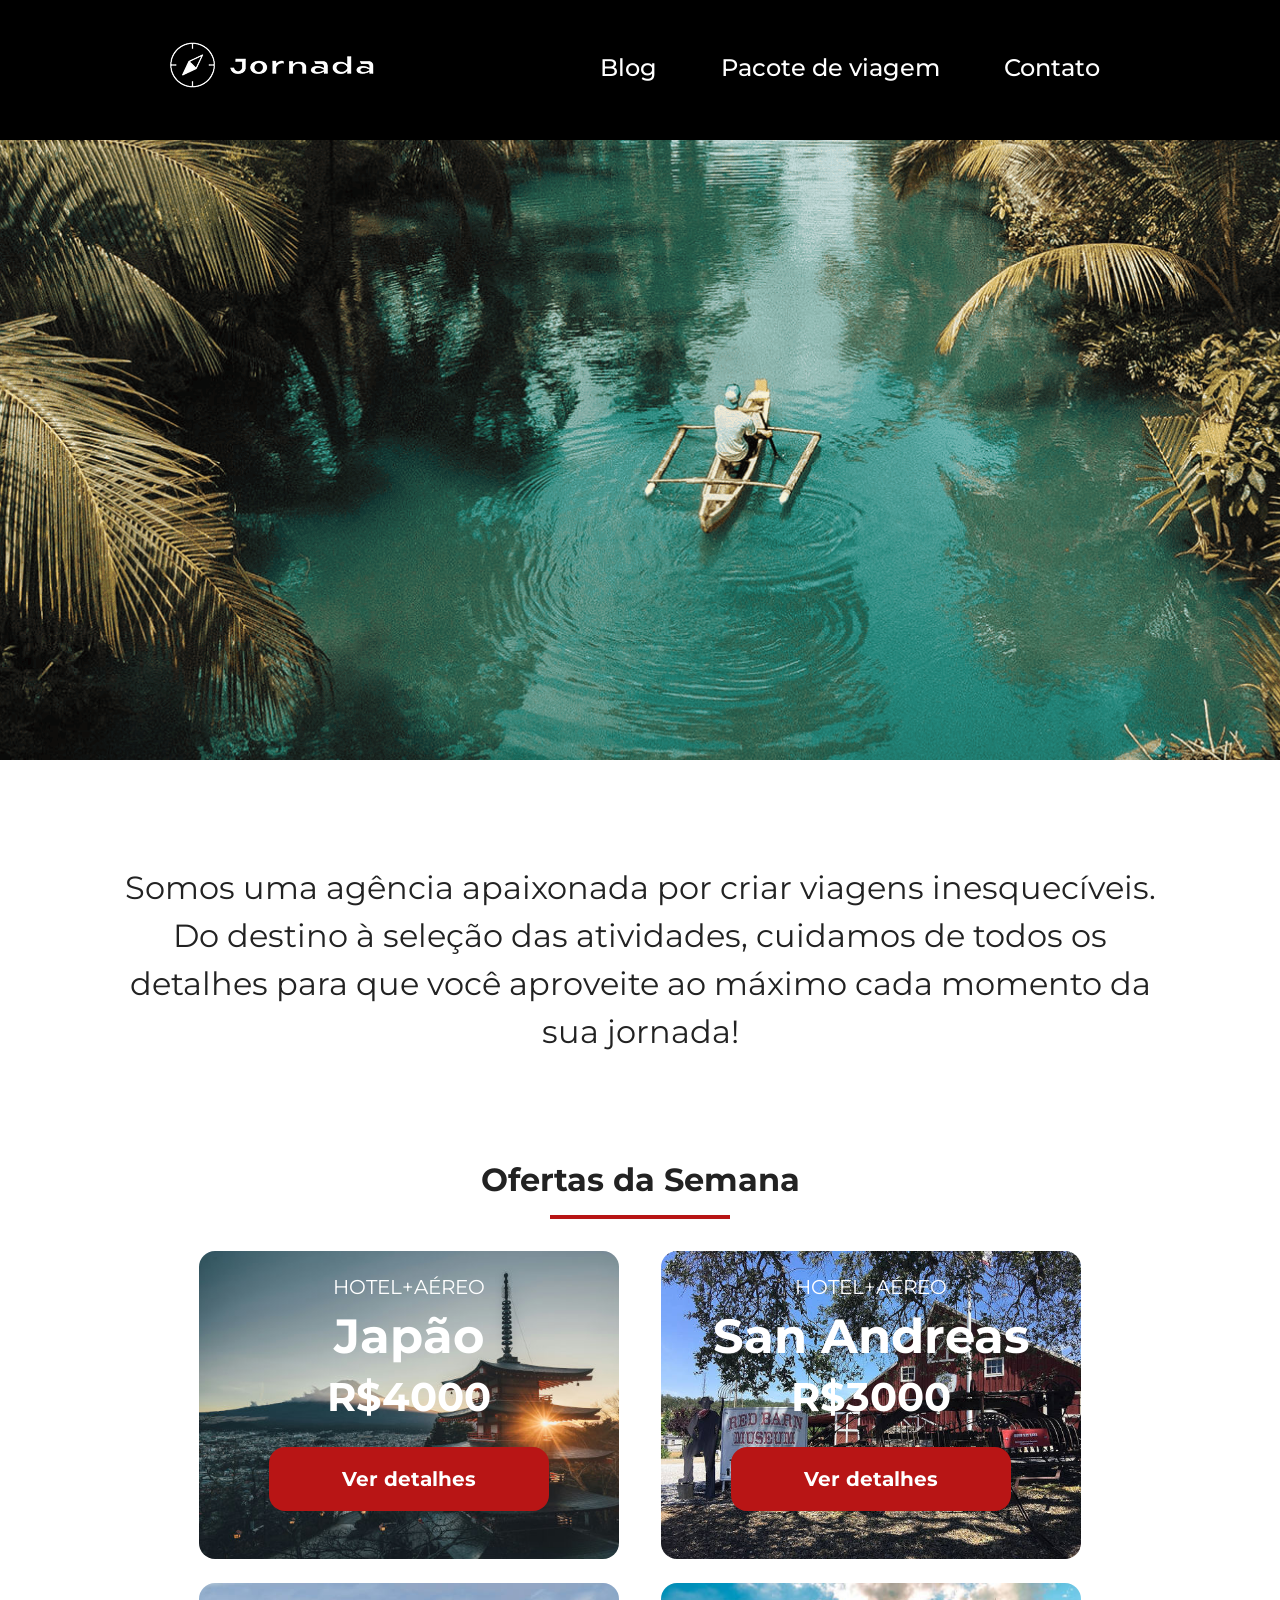
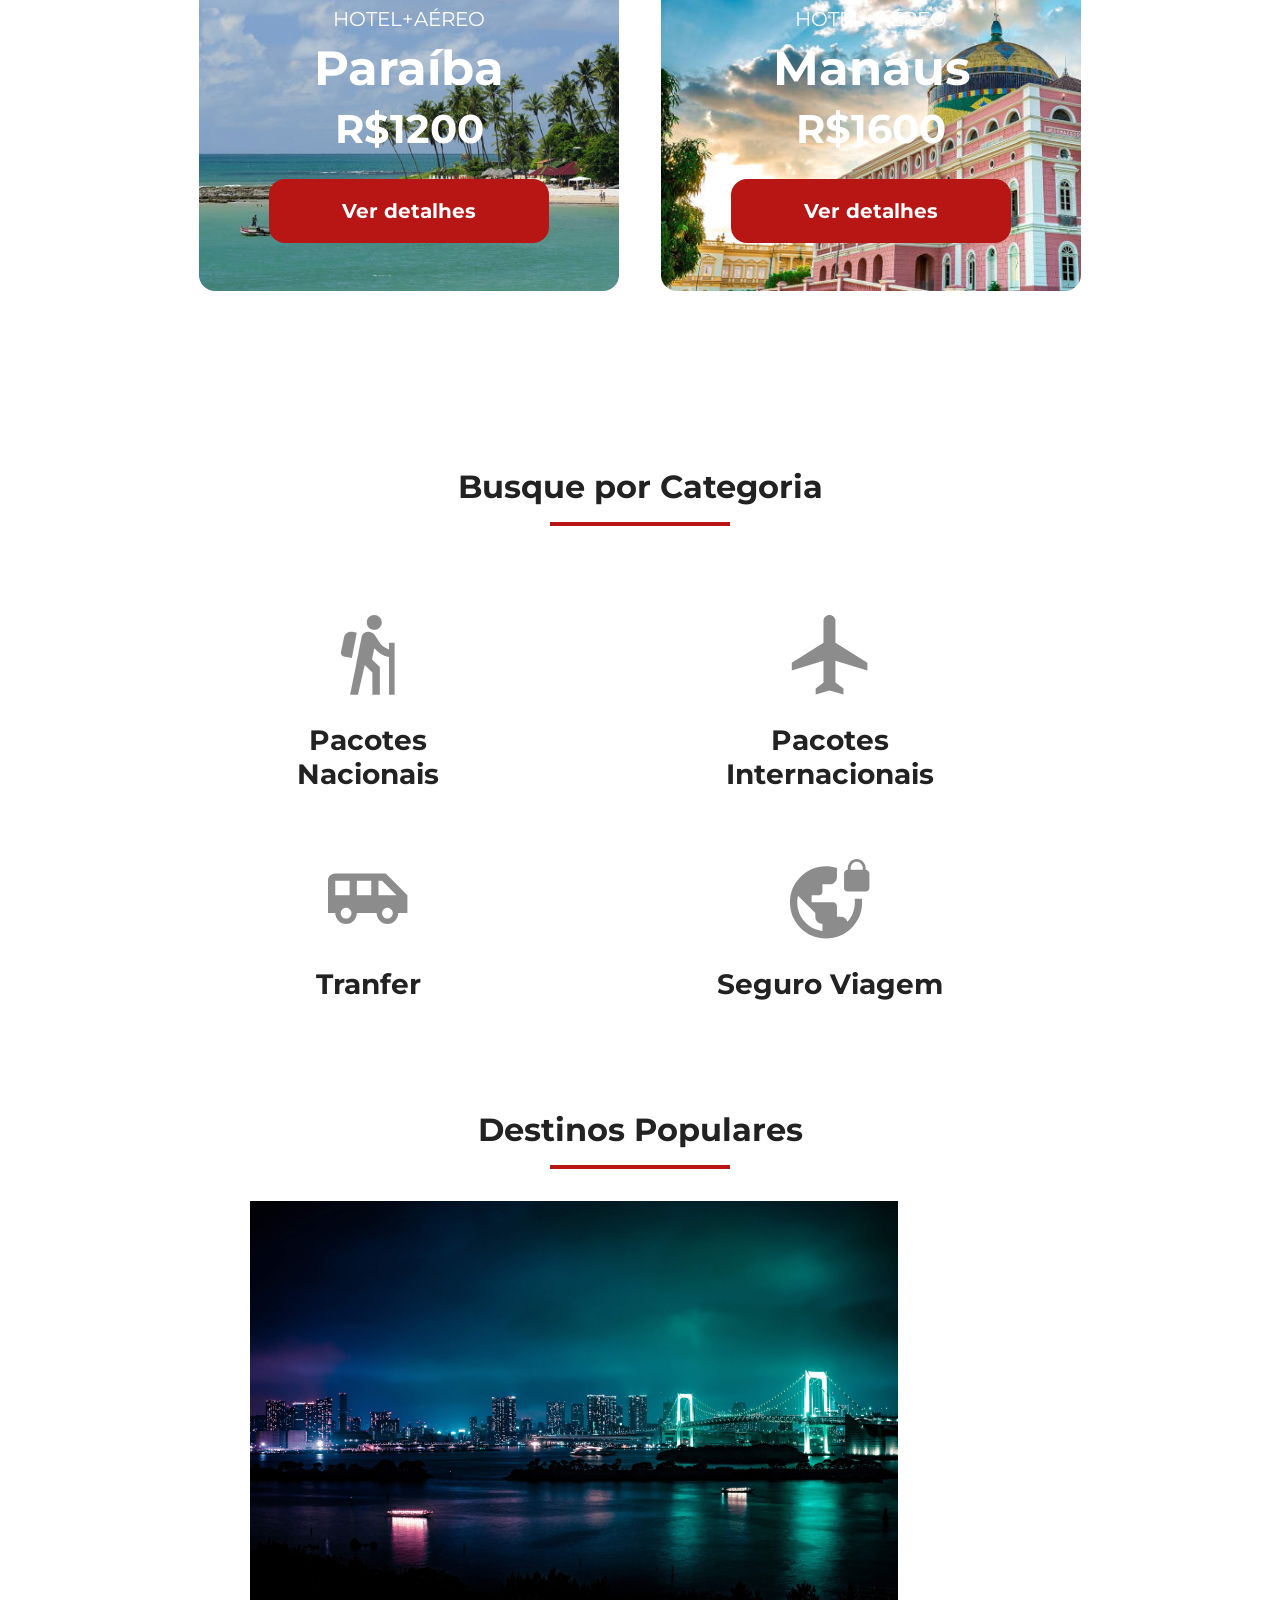
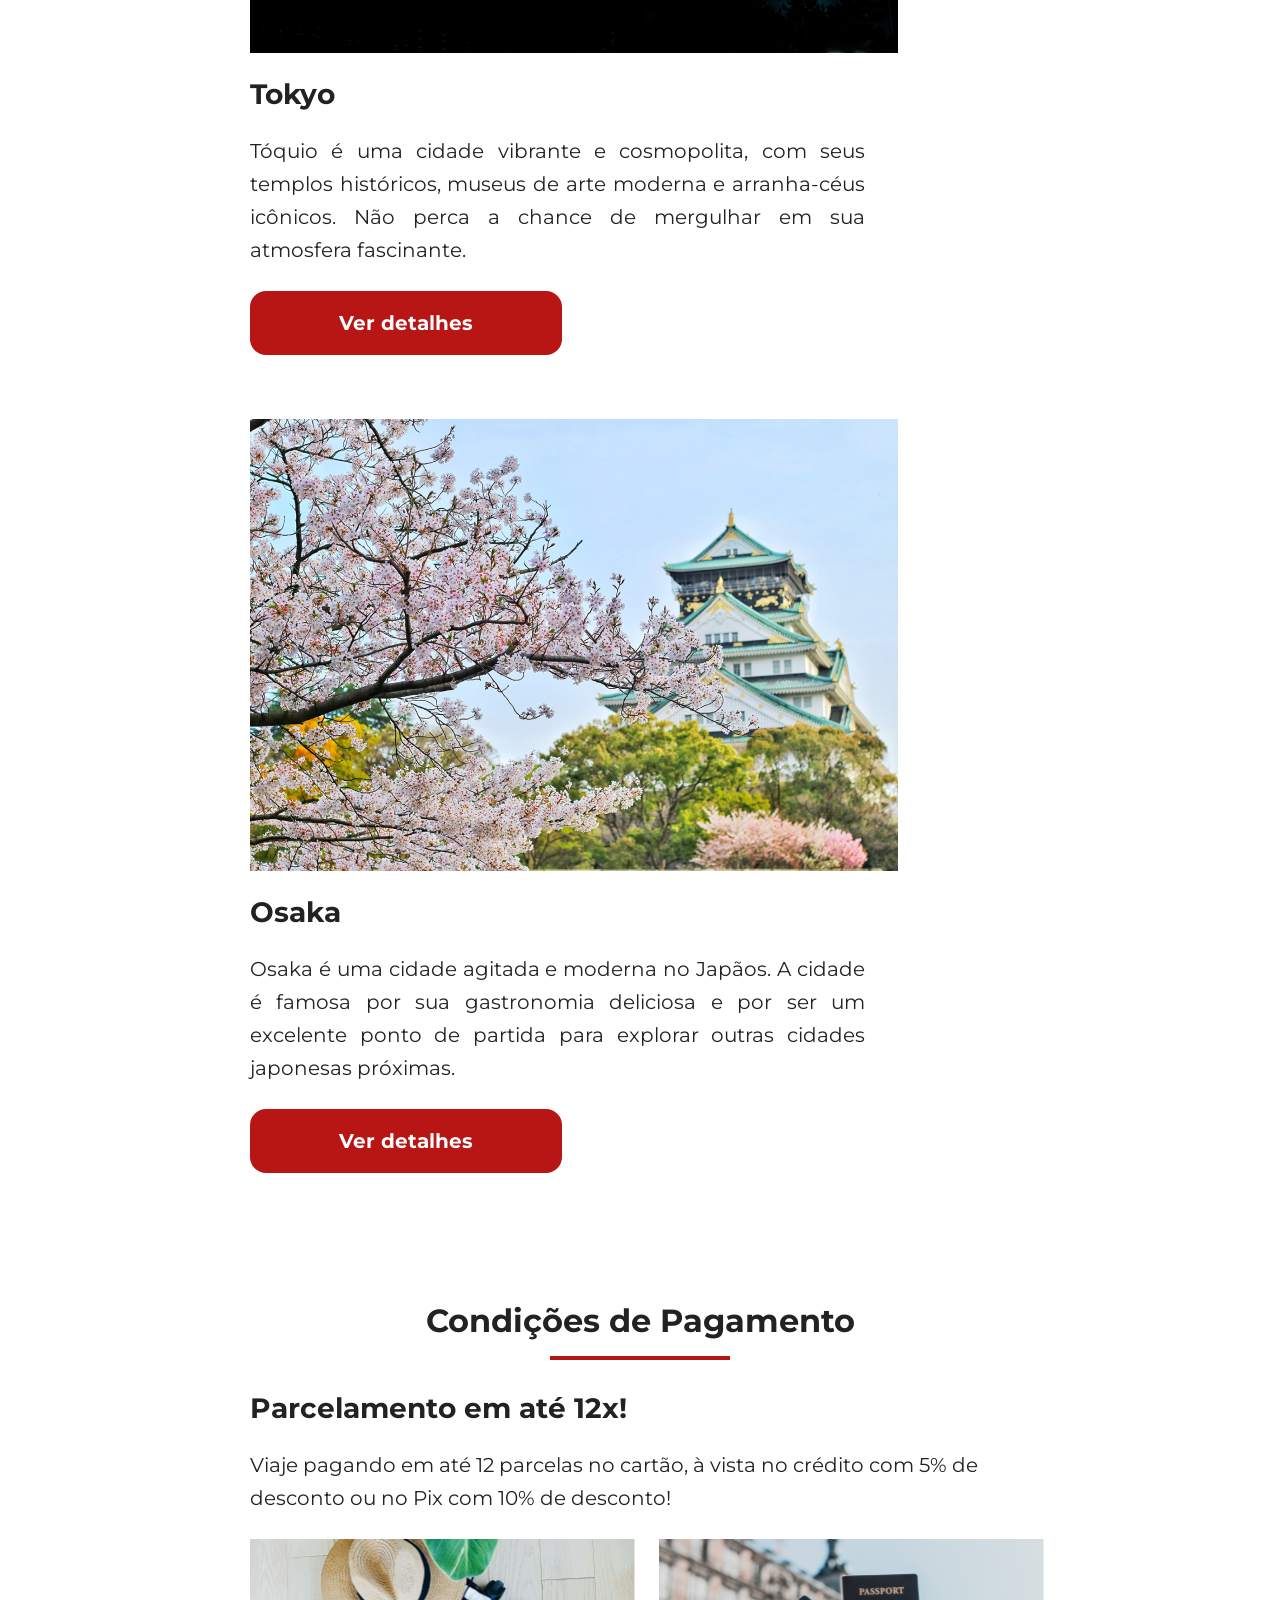
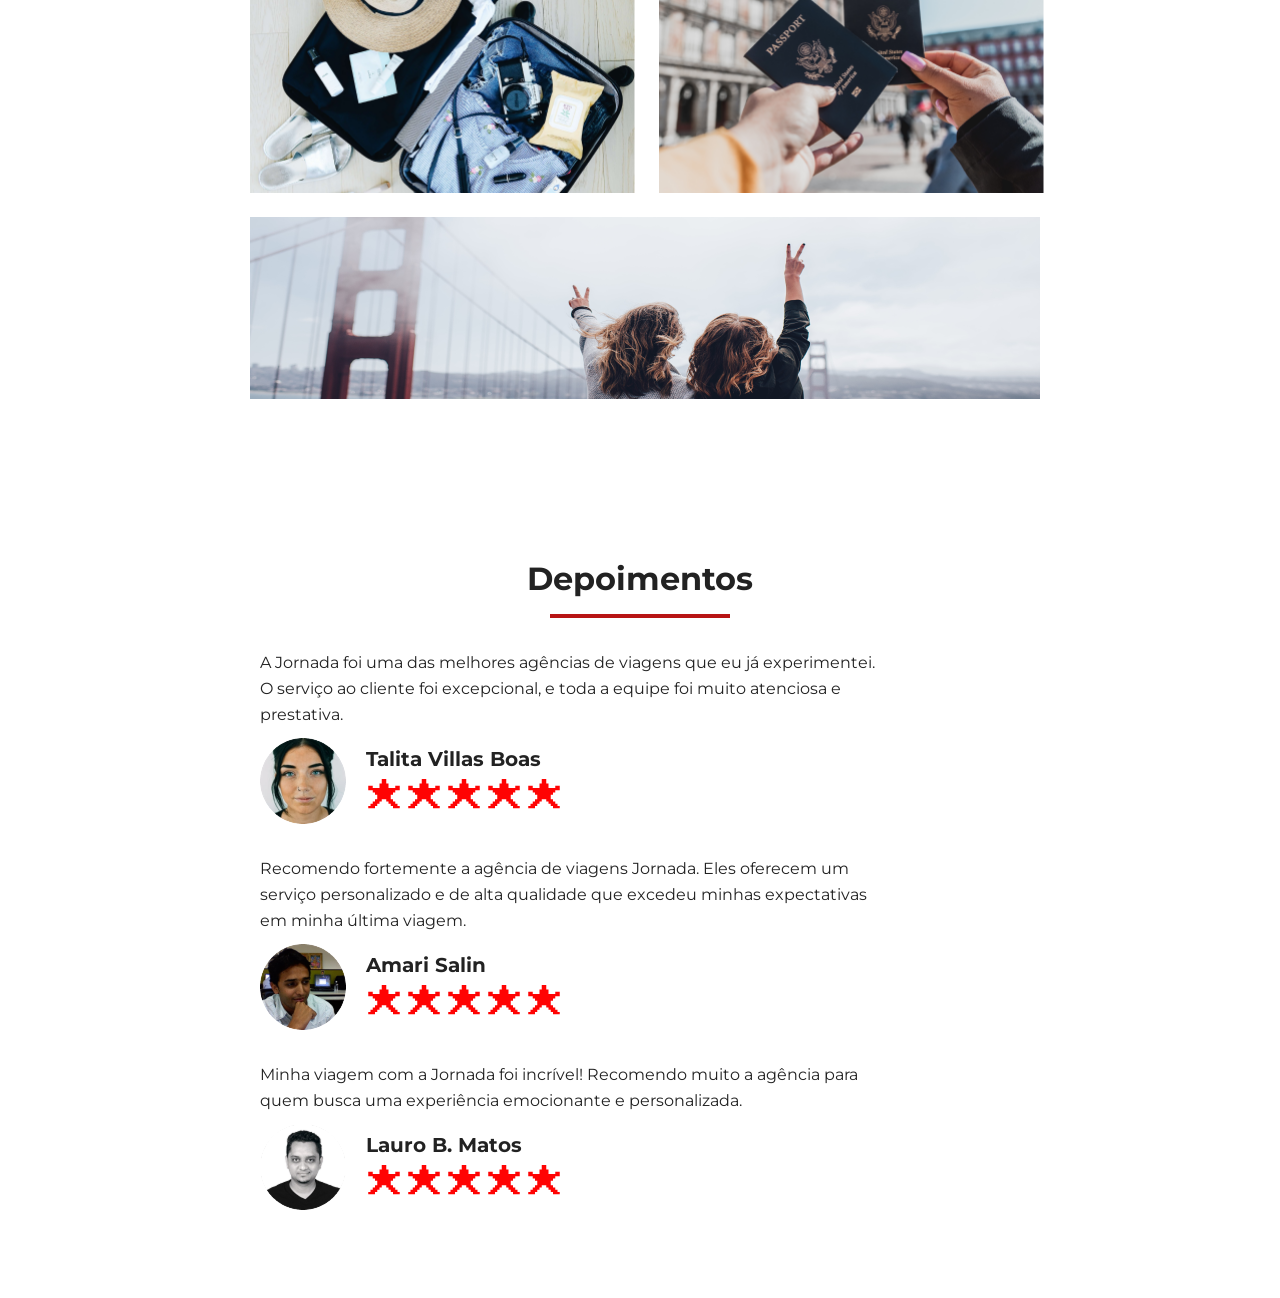
==== commit 4862393d: "adiciona cards mobile, tablet e desktop" ====
--- a/index.html
+++ b/index.html
@@ -186,7 +186,7 @@
             <h2>Depoimentos</h2>
             <hr>
         </div>
-        <section class="testimonials-container">
+        <div class="testimonials-container">
             <div class="testimonials-cards">
                 <div class="header-testimonials-card">
                     <p>A Jornada foi uma das melhores agências de viagens que eu já experimentei. O serviço ao cliente
@@ -225,9 +225,10 @@
                     </div>
                 </div>
             </div>
-                       <div class="testimonials-cards">
+            <div class="testimonials-cards">
                 <div class="header-testimonials-card">
-                    <p>Minha viagem com a Jornada foi incrível! Recomendo muito a agência para quem busca uma experiência emocionante e personalizada.</p>
+                    <p>Minha viagem com a Jornada foi incrível! Recomendo muito a agência para quem busca uma
+                        experiência emocionante e personalizada.</p>
                 </div>
                 <div class="flex-testimonials-card">
                     <img src="img/img-lauro.png" alt="foto de perfil de Lauro">
@@ -243,7 +244,7 @@
                     </div>
                 </div>
             </div>
-        </section>
+        </div>
     </section>
 </body>
 
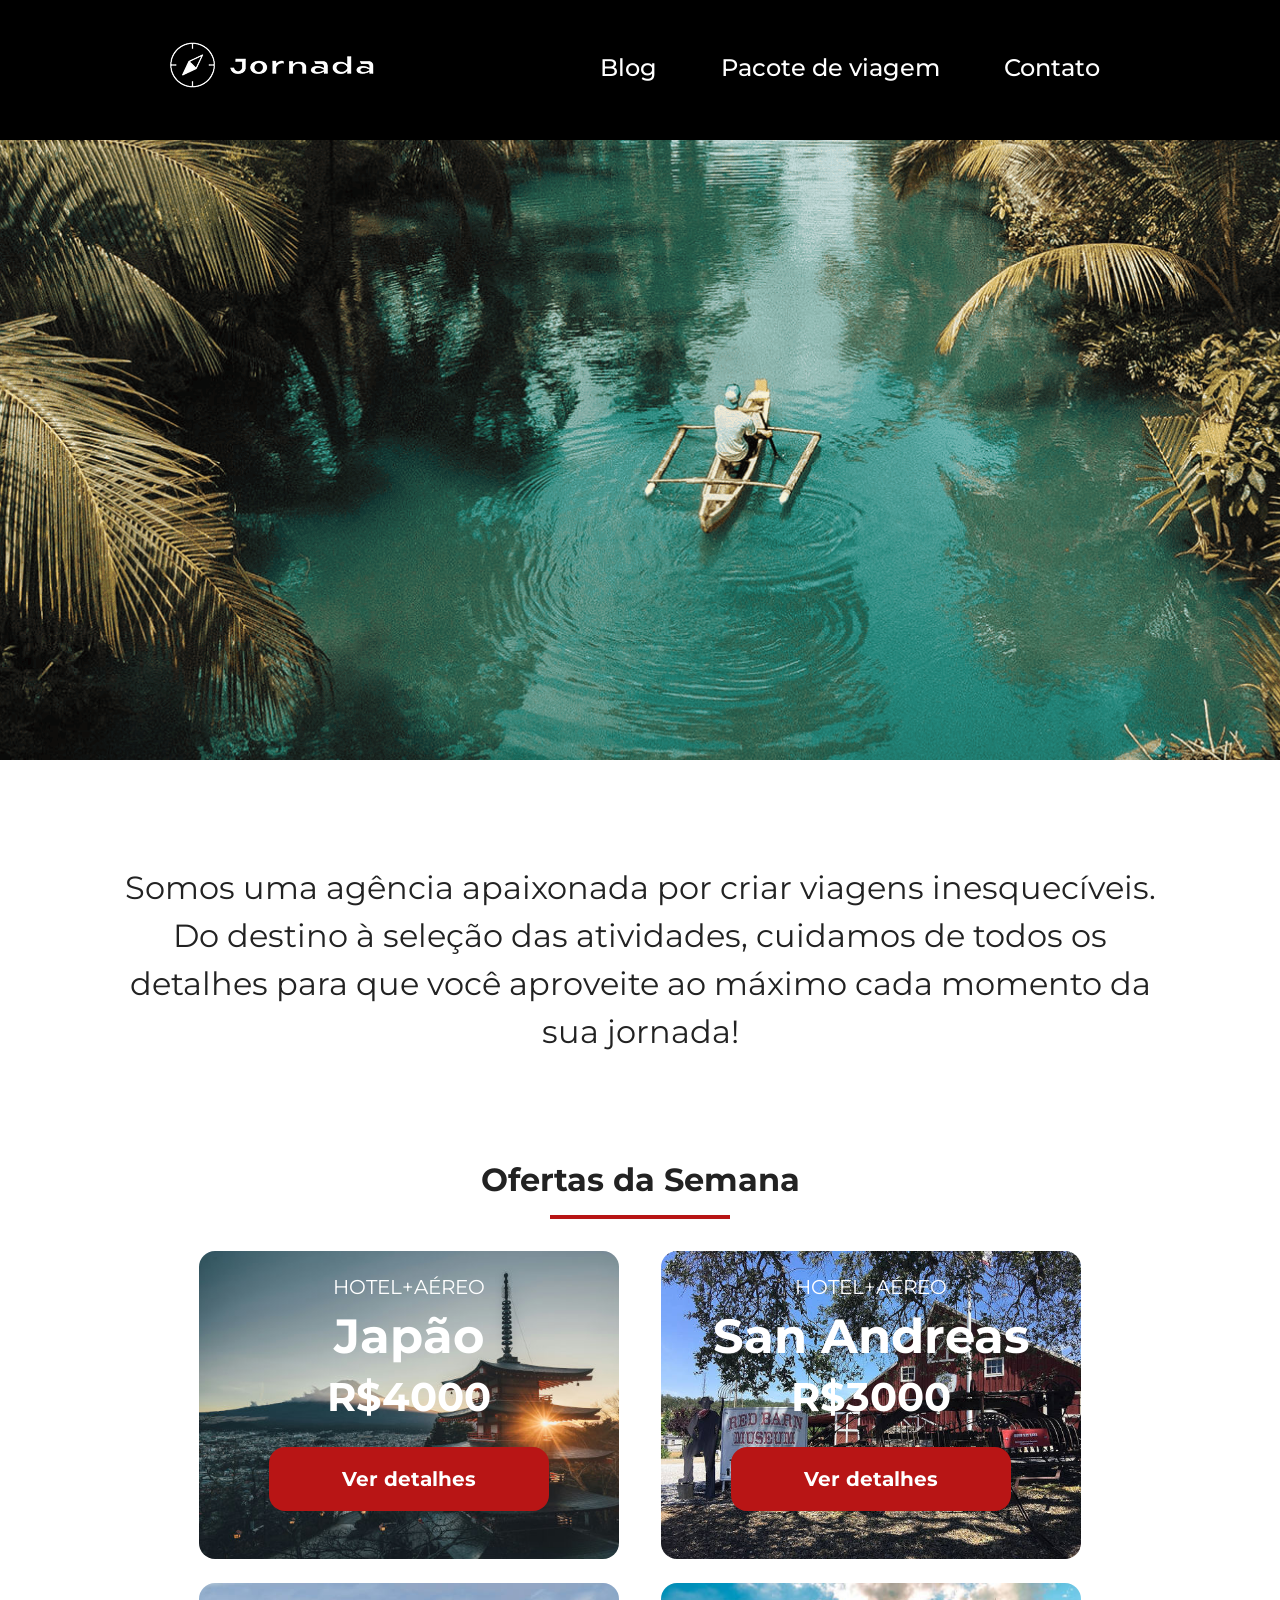
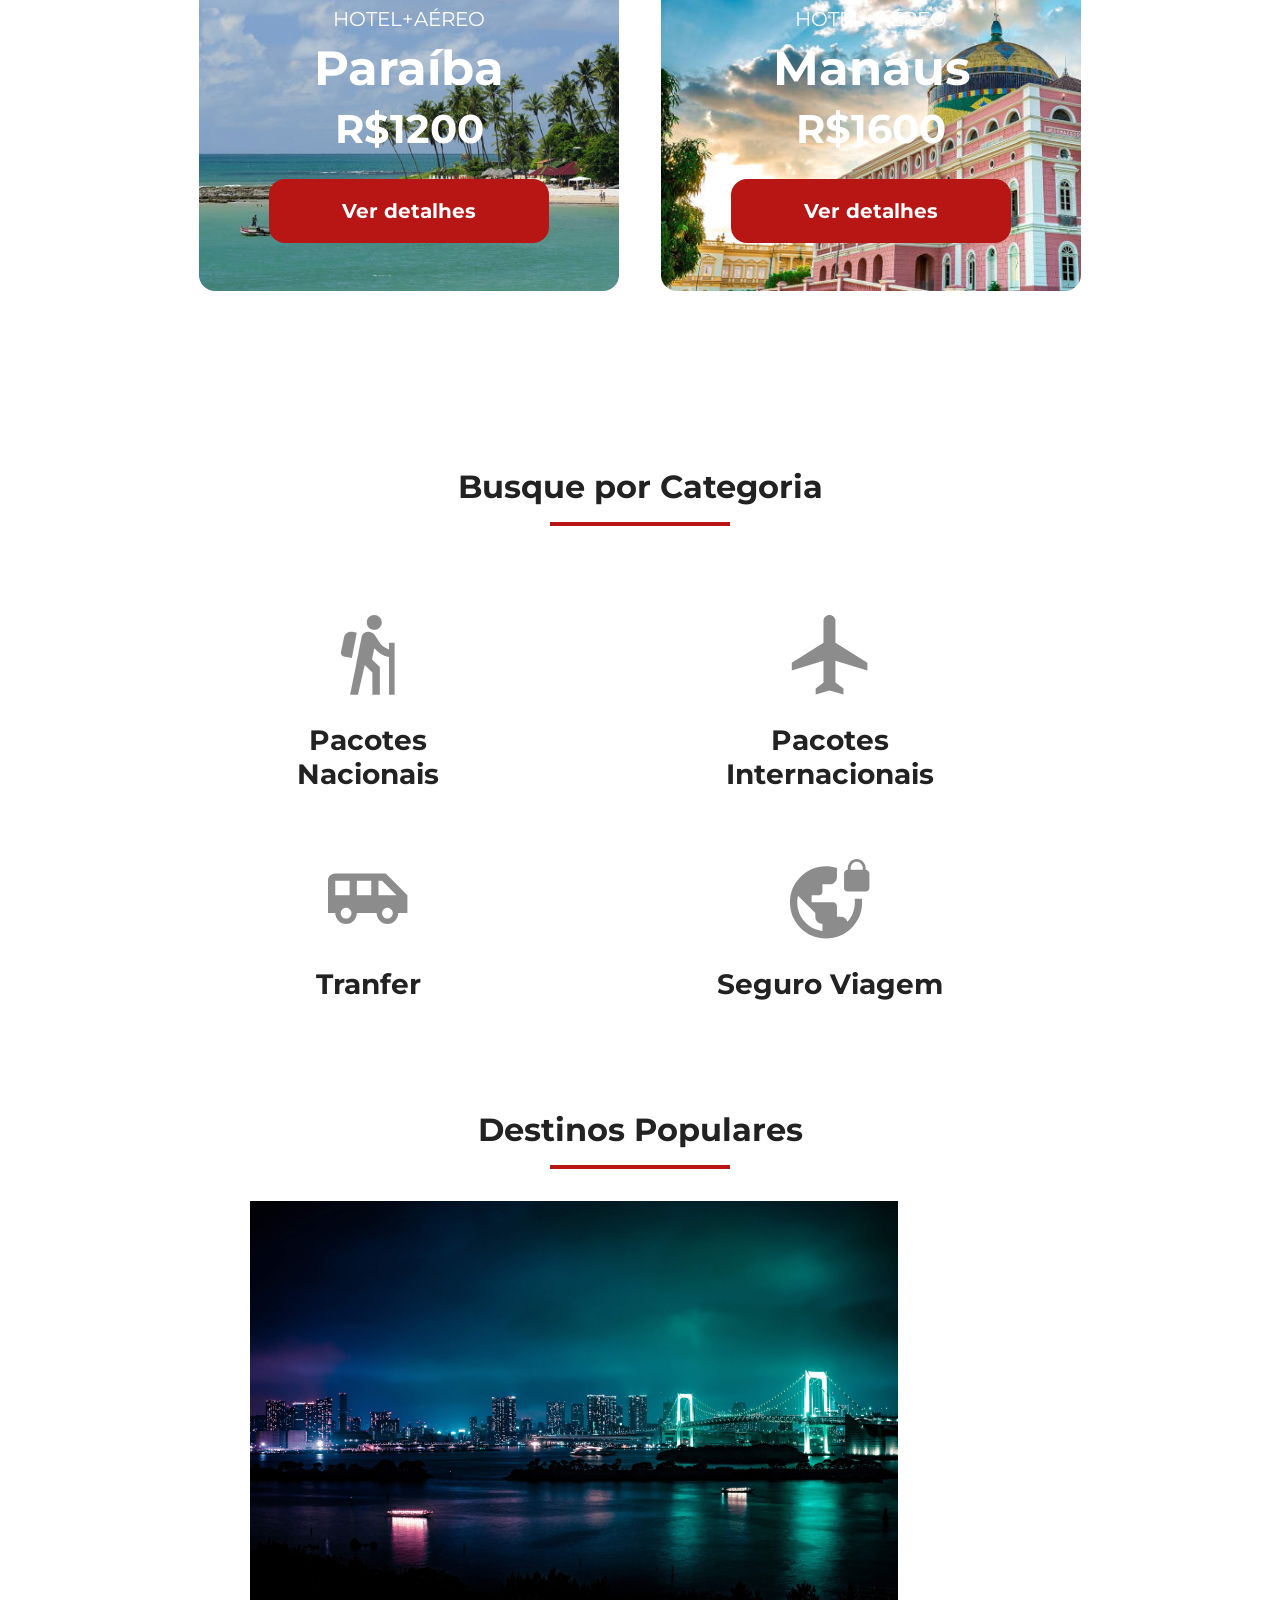
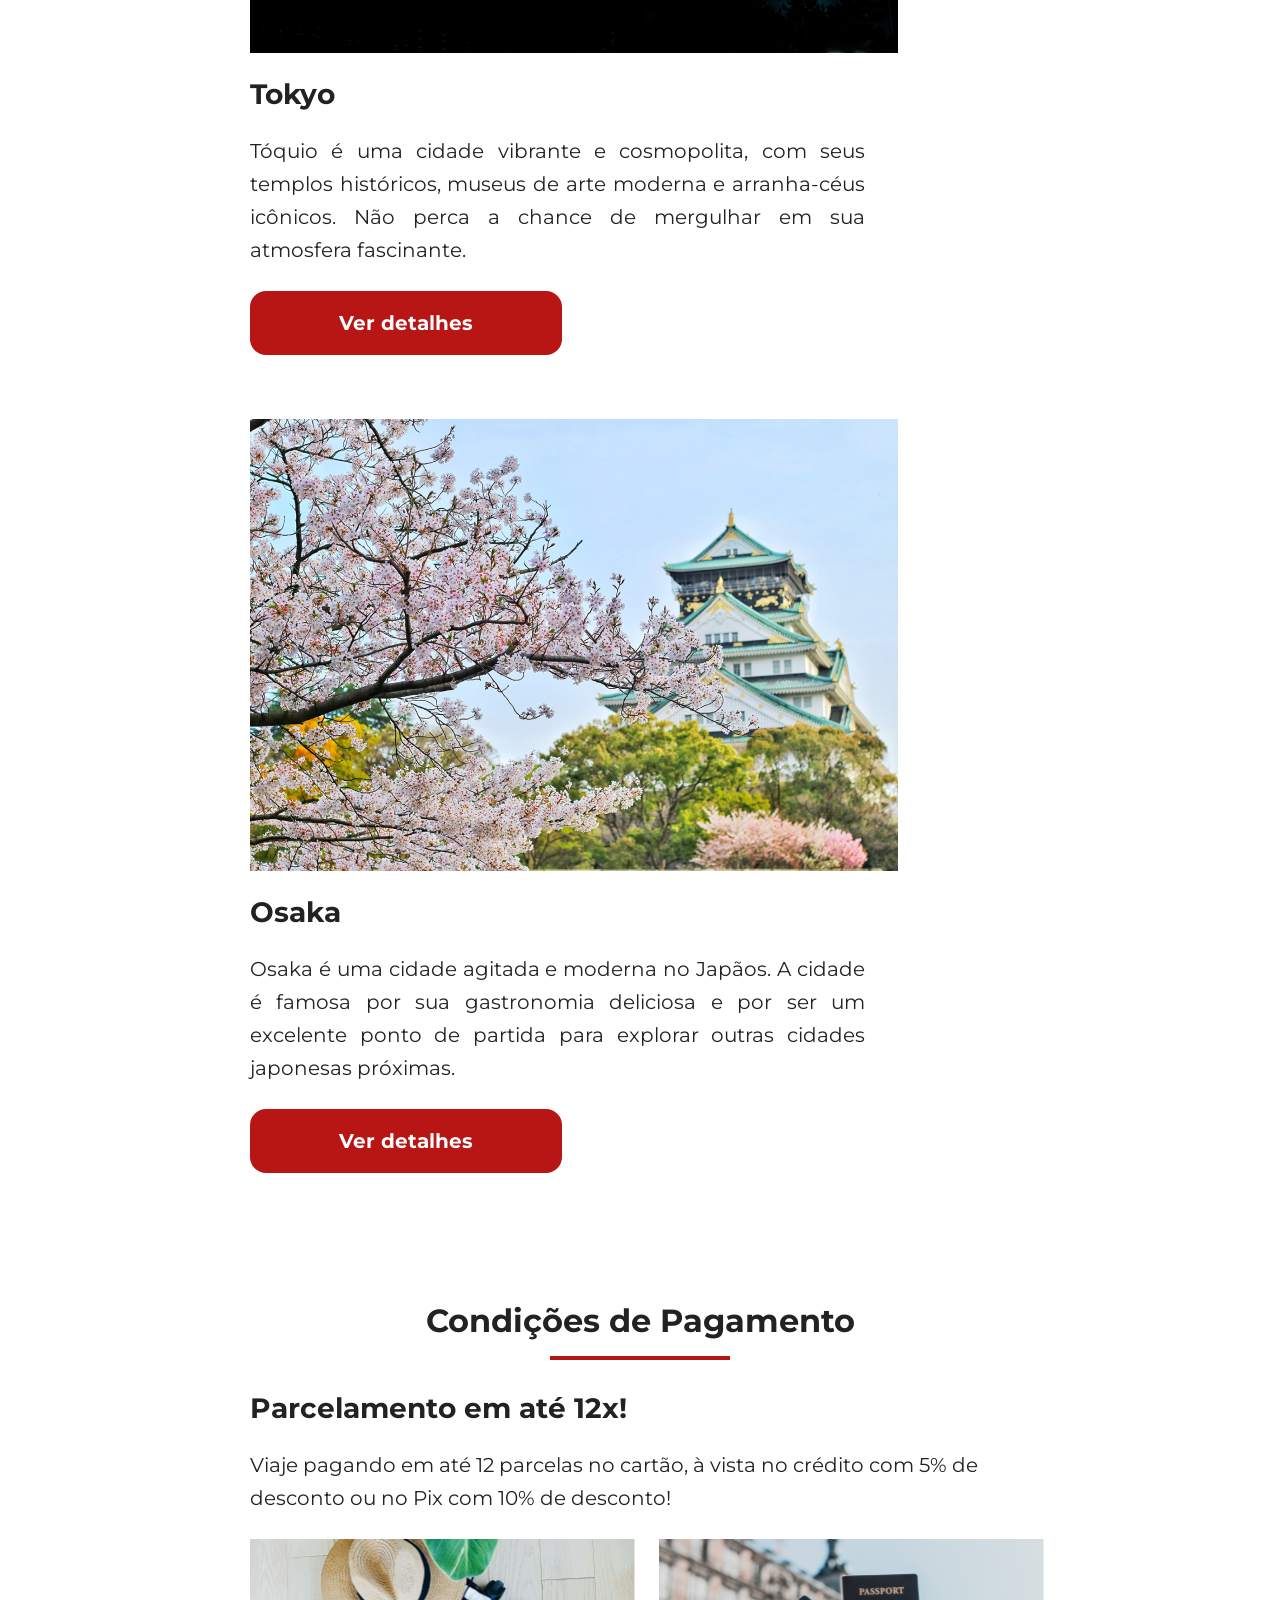
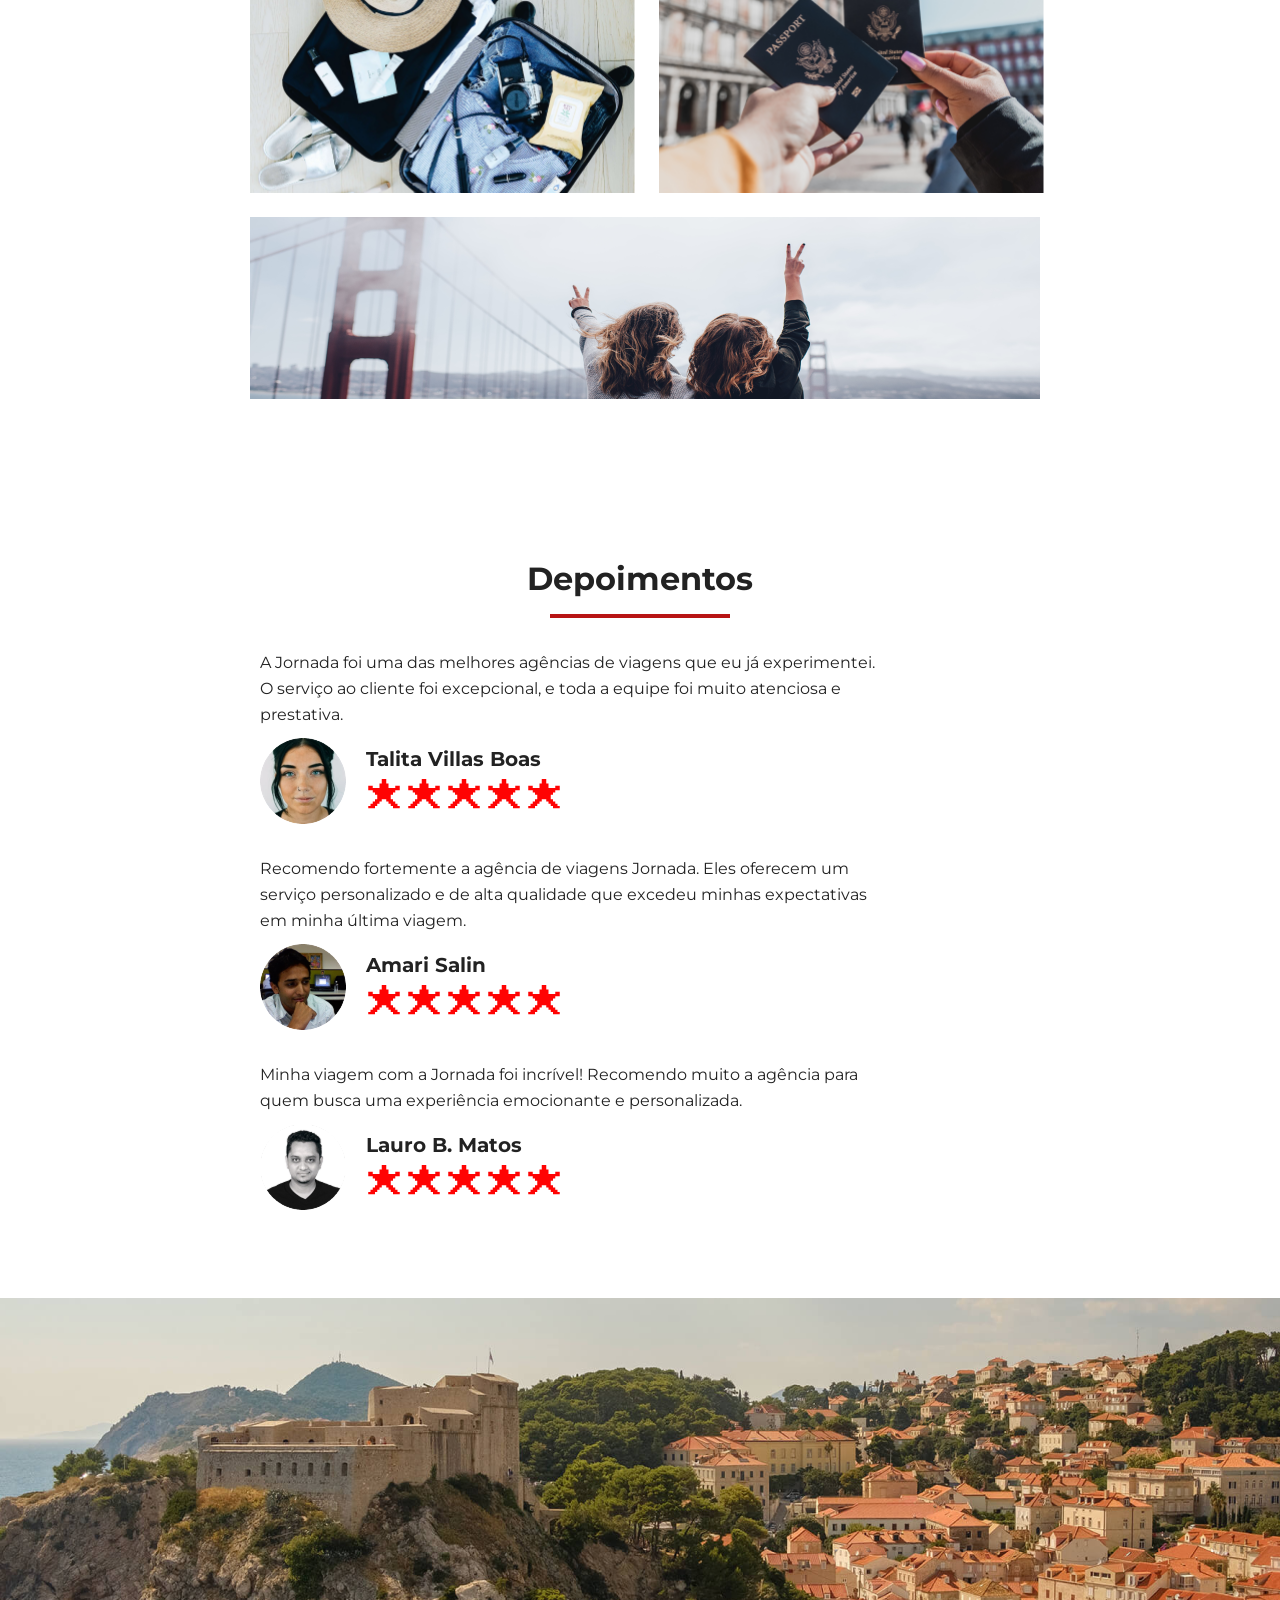
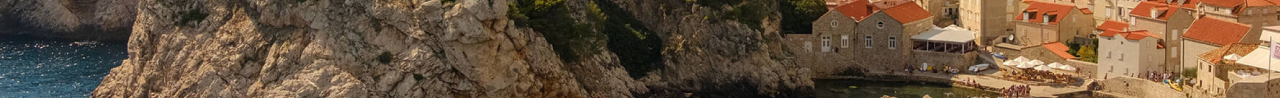
==== commit d30dc26b: "adiciona hero footer" ====
--- a/index.html
+++ b/index.html
@@ -246,6 +246,8 @@
             </div>
         </div>
     </section>
+    <section class="hero-footer">
+        <div class="img-hero-footer"></div>
+    </section>
 </body>
-
 </html>
--- a/css/style.css
+++ b/css/style.css
@@ -5,4 +5,5 @@
 @import url(categories.css);
 @import url(destinations.css);
 @import url(payments.css);
-@import url(testimonials.css);+@import url(testimonials.css);
+@import url(hero-footer.css);
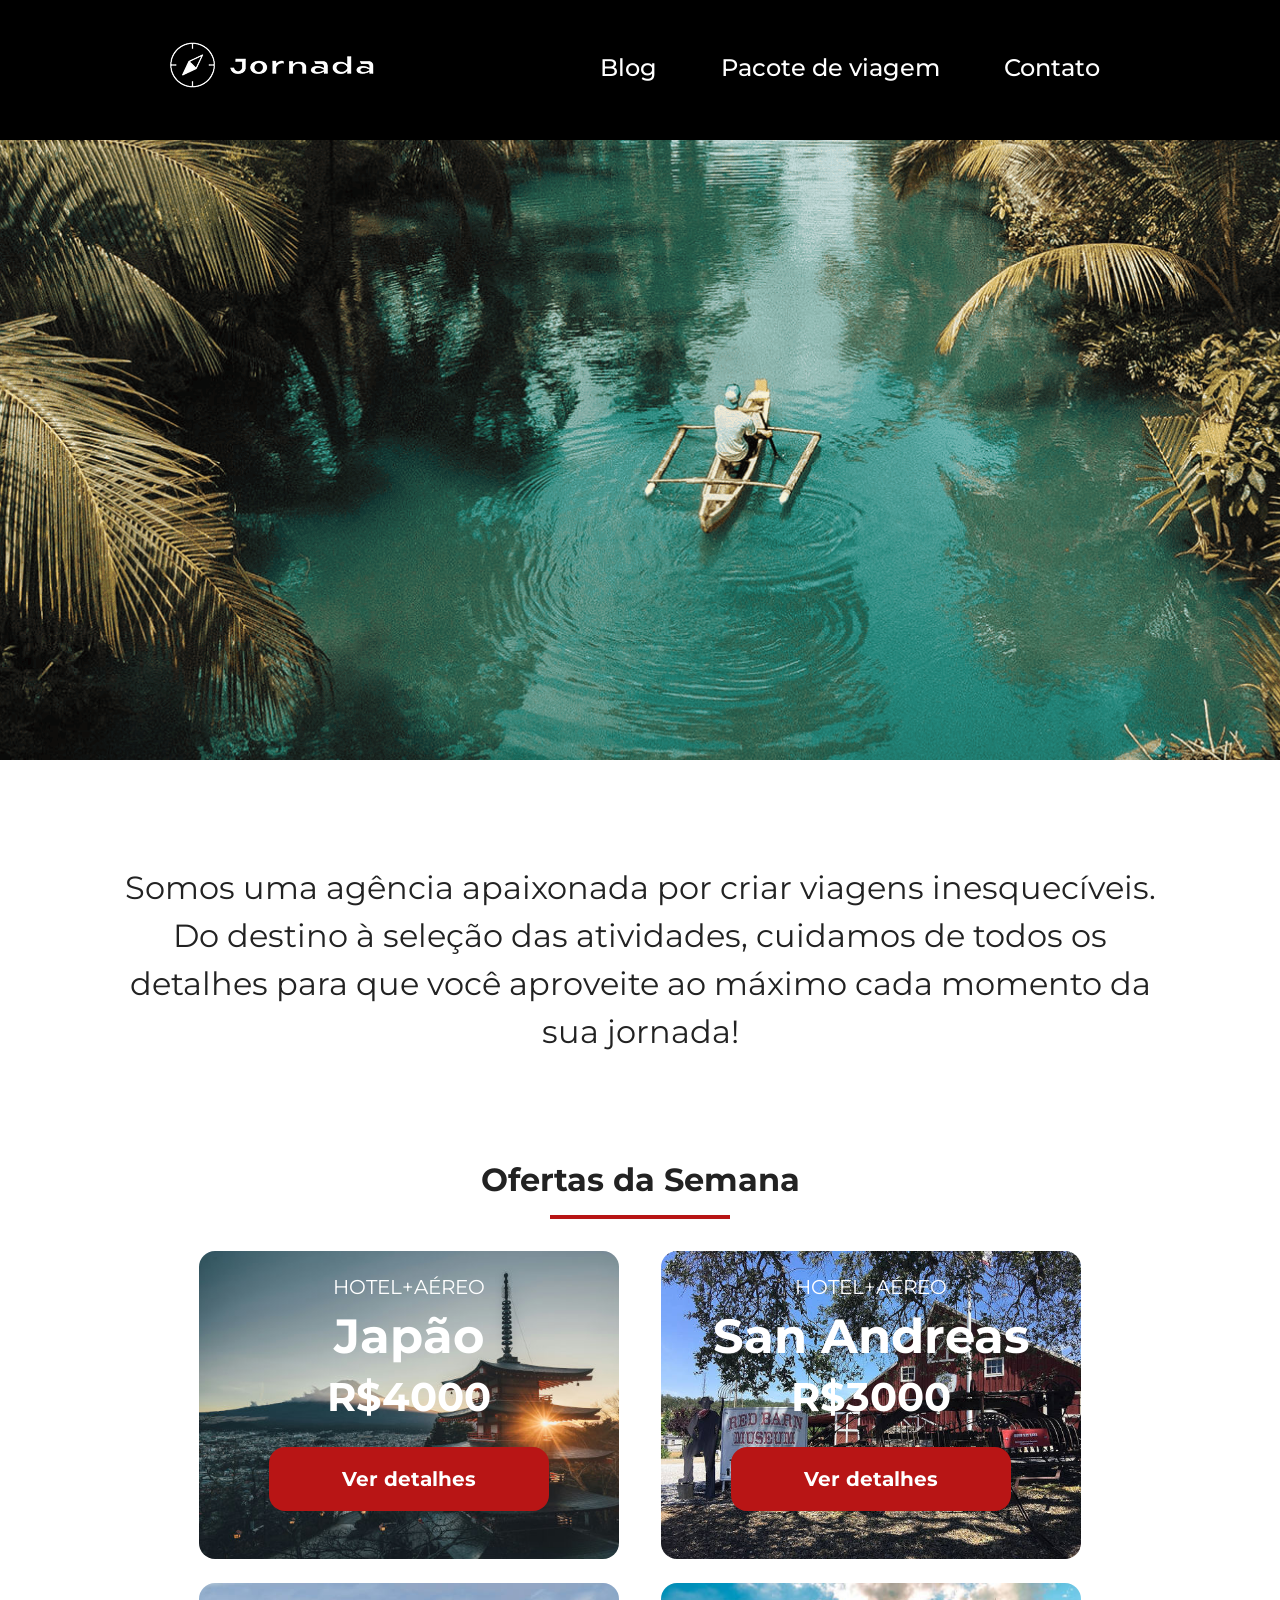
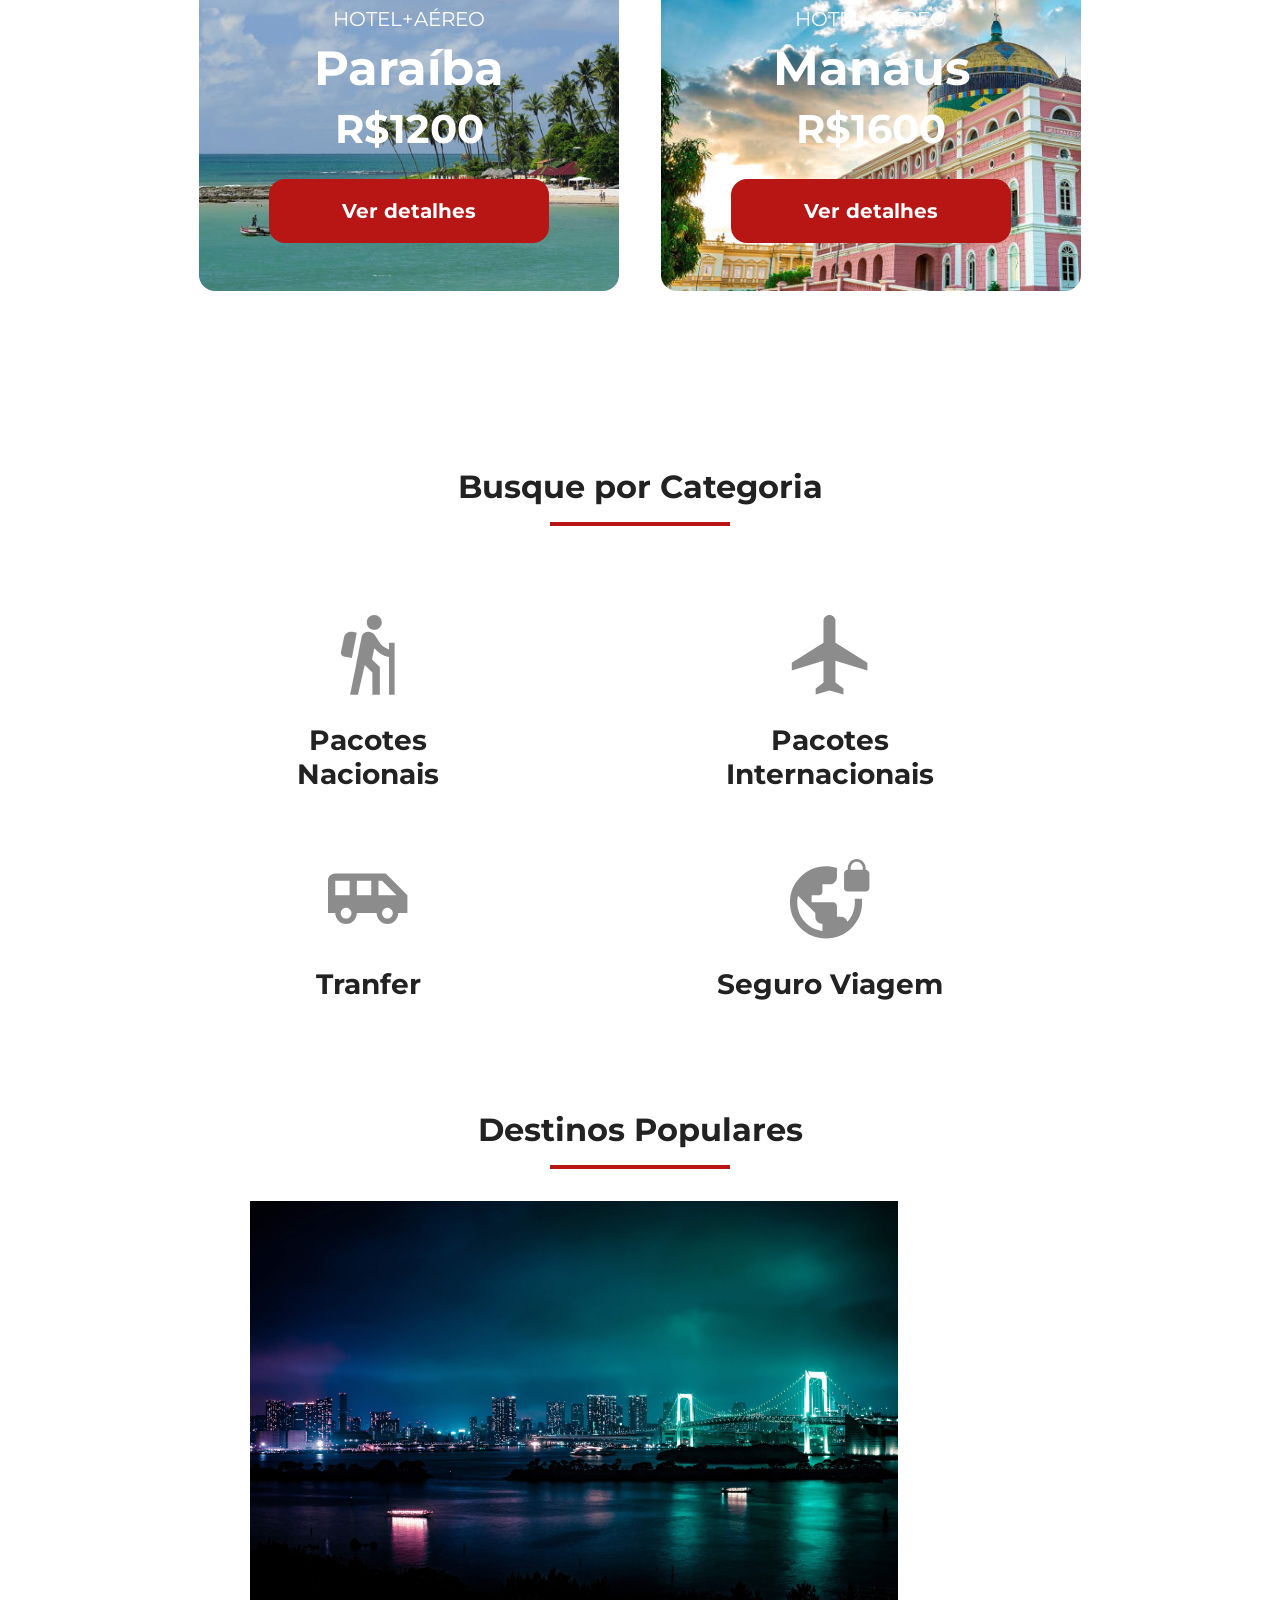
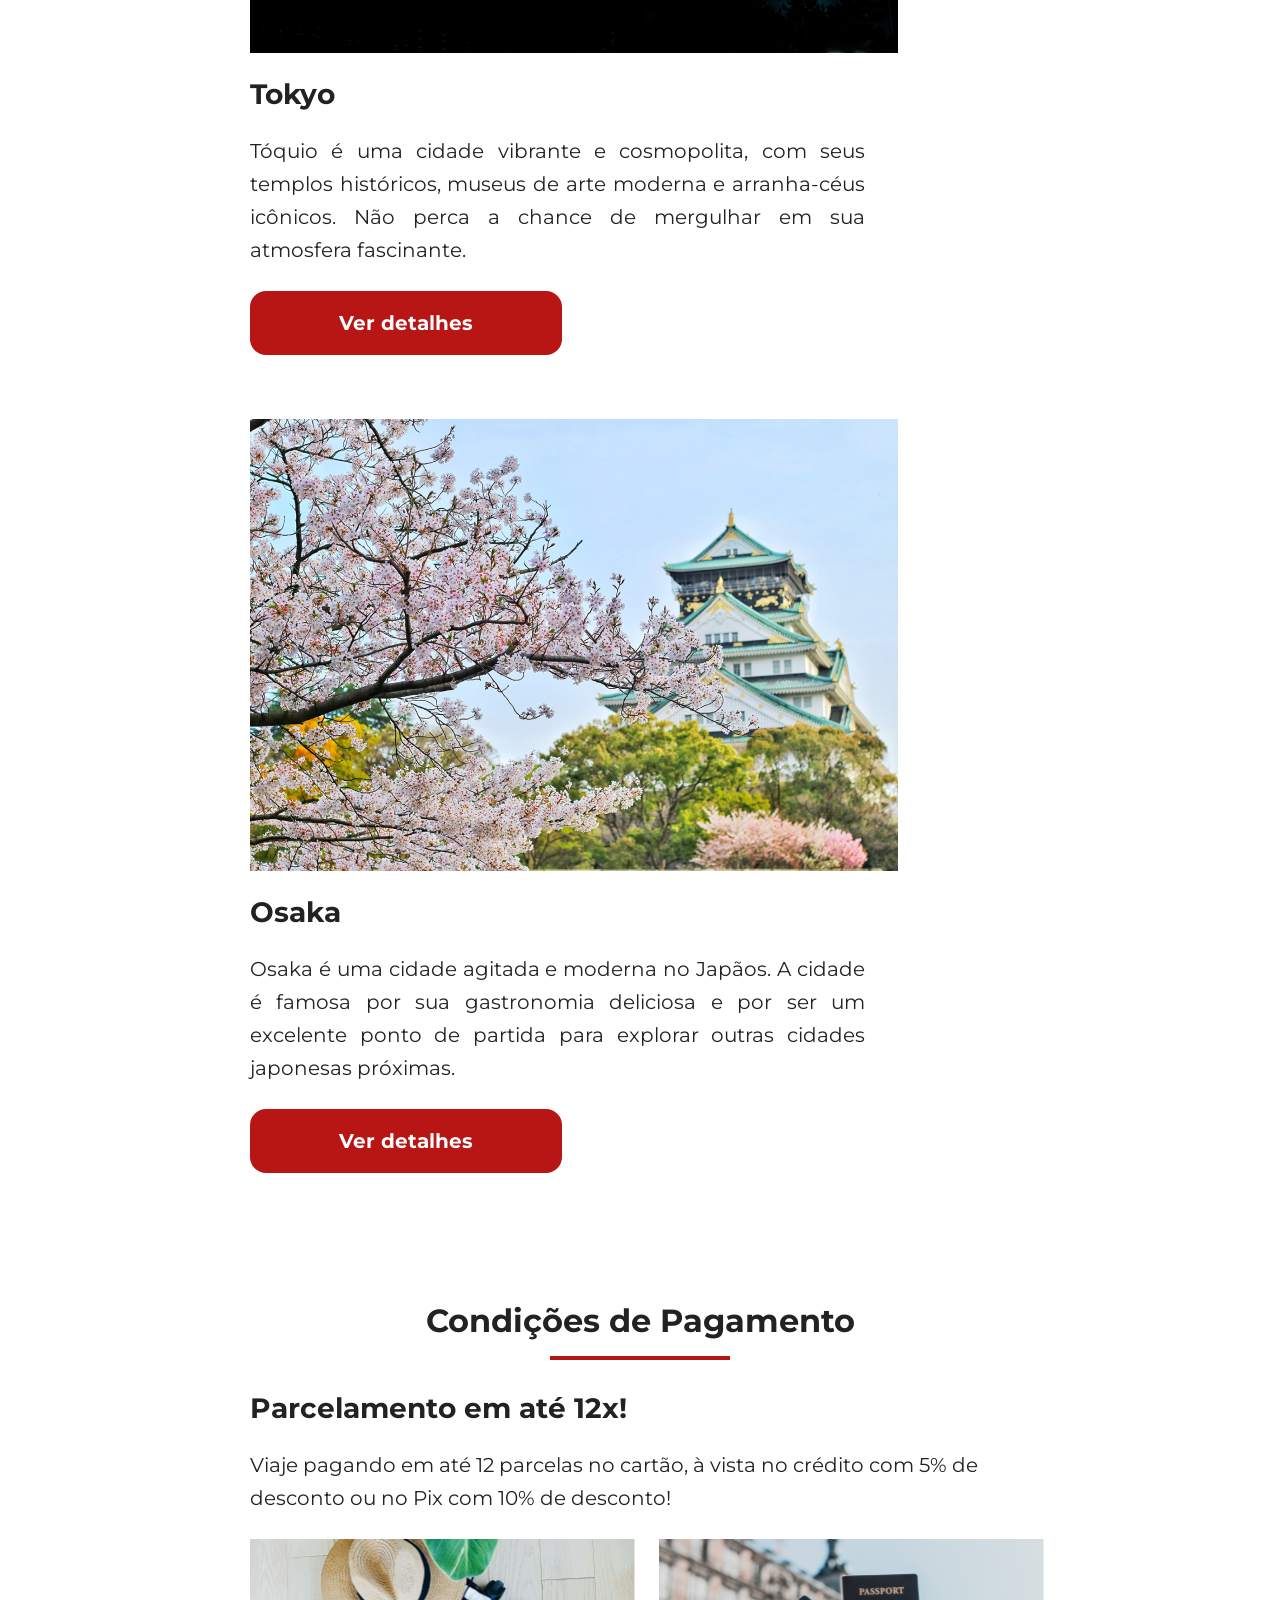
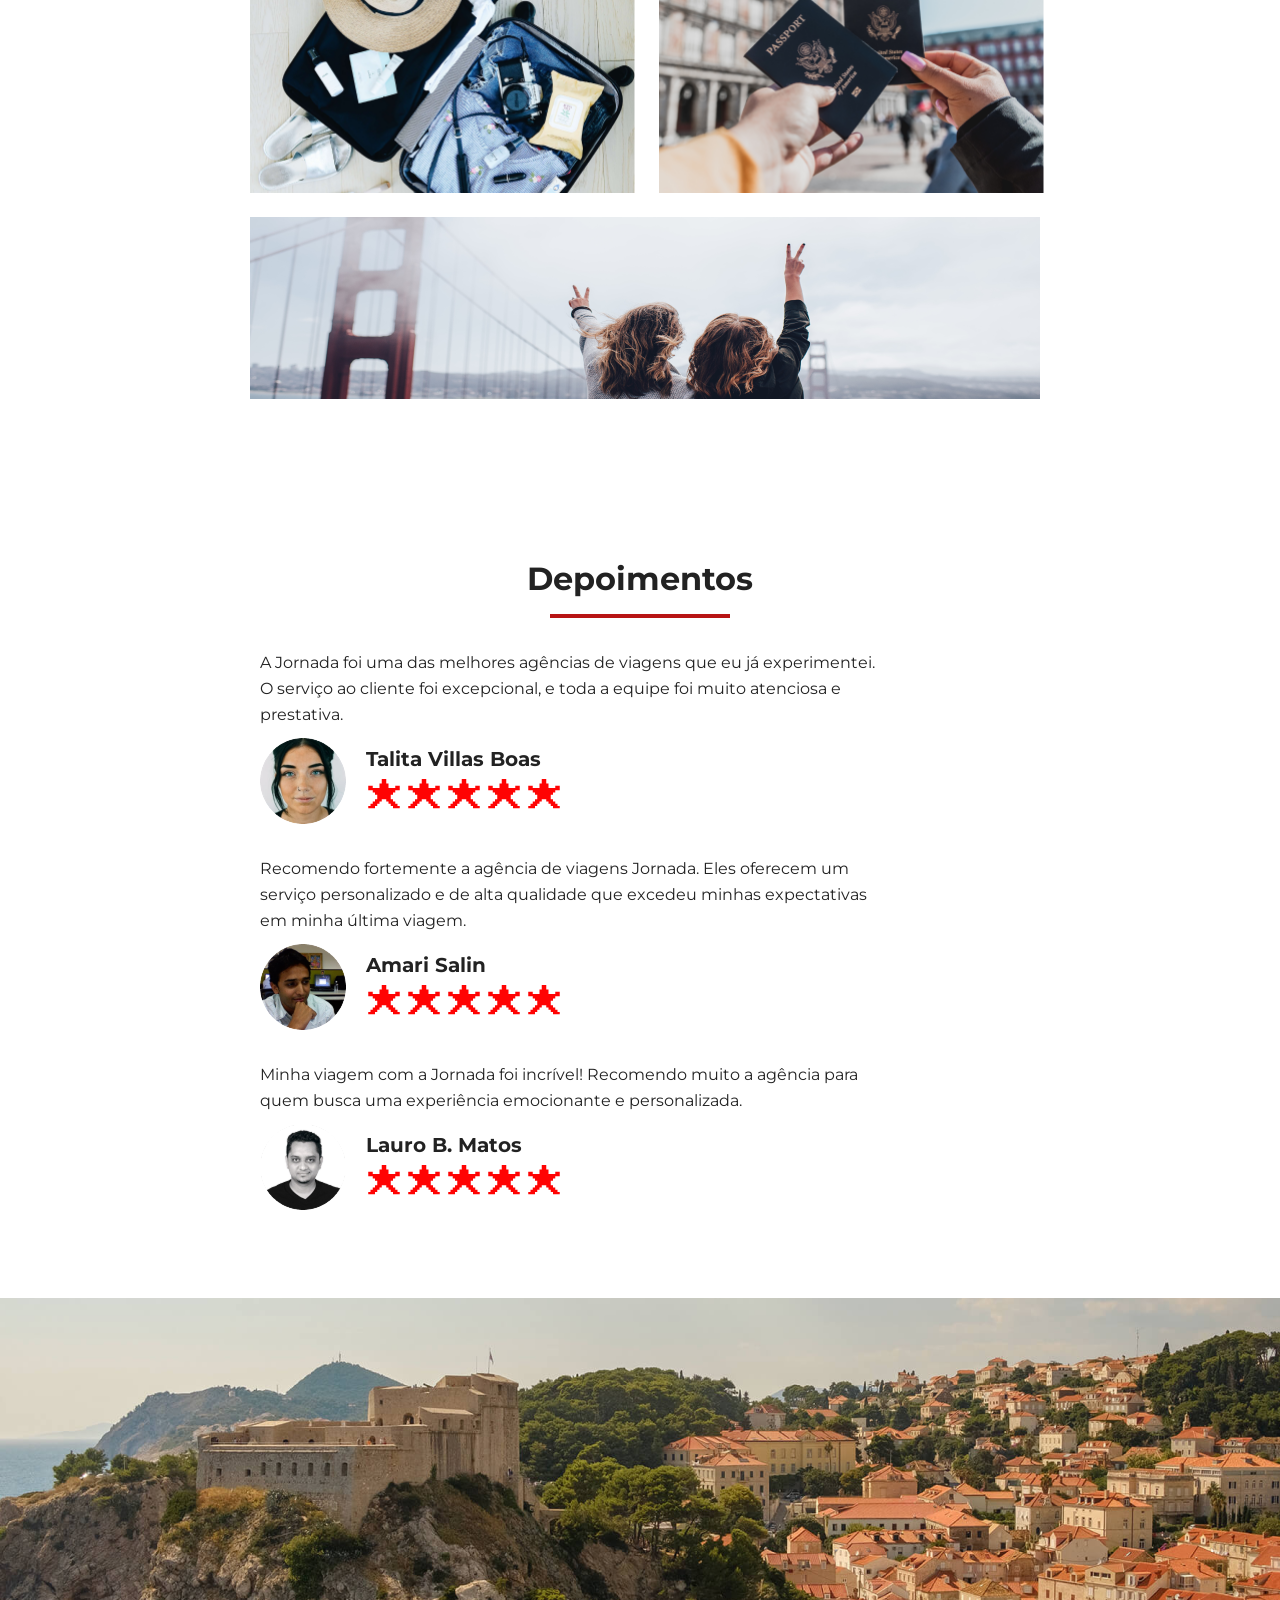
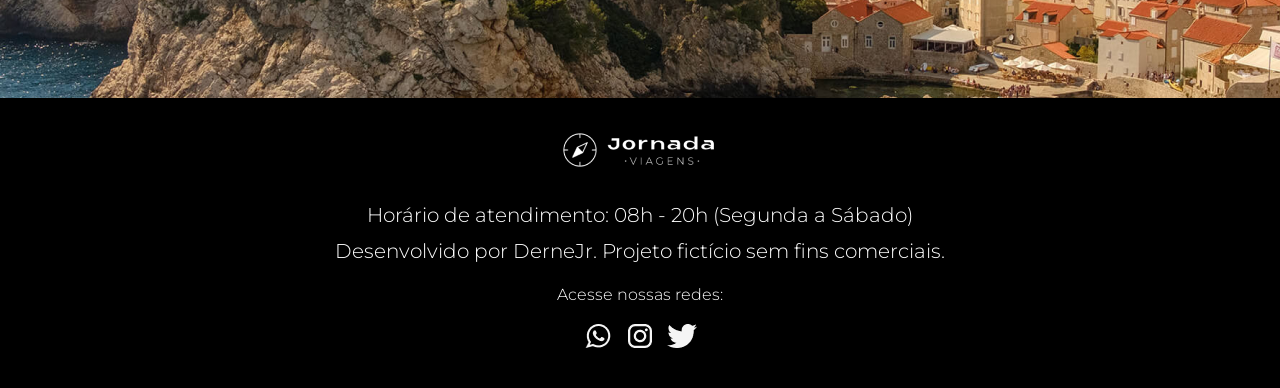
==== commit 2982d4d1: "adiciona secao footer" ====
--- a/index.html
+++ b/index.html
@@ -249,5 +249,21 @@
     <section class="hero-footer">
         <div class="img-hero-footer"></div>
     </section>
+    <footer class="footer-container">
+            <div class="time-container">
+                 <a href="index.html"><img class="img-footer" src="img/logo-footer-mob.png" alt="logo da empresa"></a>
+                <p>Horário de atendimento: 08h - 20h 
+                (Segunda a Sábado)</p>
+                <p>Desenvolvido por DerneJr. Projeto fictício sem fins comerciais.</p>
+            </div>
+            <div class="contact-container">
+                <p>Acesse nossas redes:</p>
+                <div class="img-social">
+                    <a href="#"><img src="img/logo-whats--mob.png" alt=""></a>
+                    <a href="#"><img src="img/logo-insta-mob.png" alt=""></a>
+                    <a href="#"><img src="img/logo-twiter-mob.png" alt=""></a>
+                </div>
+            </div>
+    </footer>
 </body>
 </html>
--- a/css/style.css
+++ b/css/style.css
@@ -6,4 +6,5 @@
 @import url(destinations.css);
 @import url(payments.css);
 @import url(testimonials.css);
-@import url(hero-footer.css);+@import url(hero-footer.css);
+@import url(footer.css);
